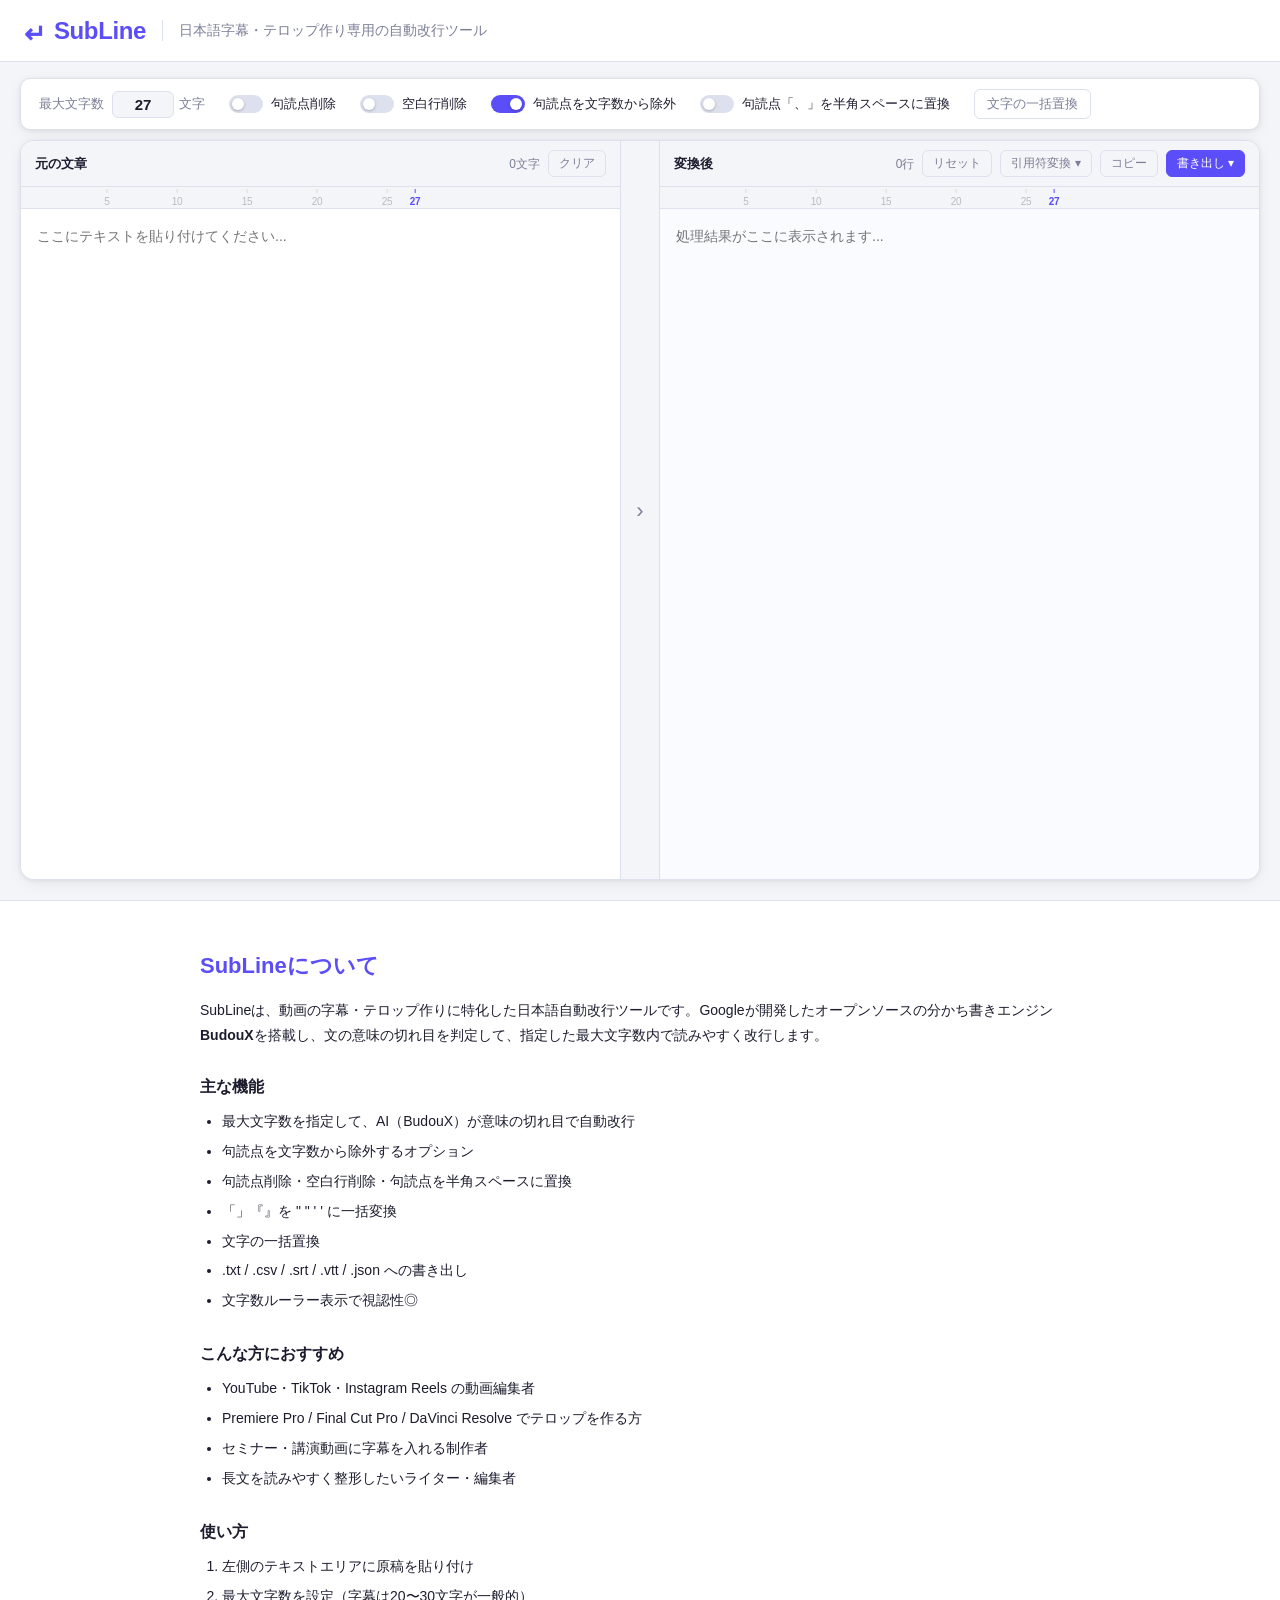
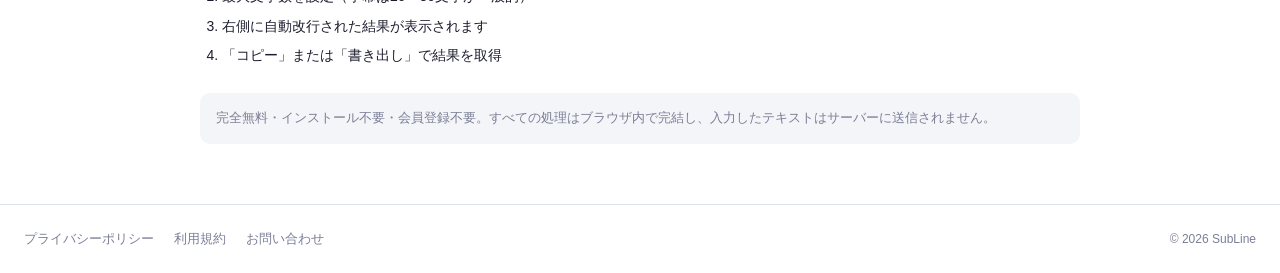
==== index.html @ 6522e62d "feat: GA4 (G-FKM6SXP7YE) を全ページに設置" ====
<!DOCTYPE html>
<html lang="ja">
<head>
  <meta charset="UTF-8">
  <meta name="viewport" content="width=device-width, initial-scale=1.0">
  <title>SubLine – 日本語字幕・テロップの自動改行ツール（無料）</title>
  <meta name="description" content="動画の字幕・テロップ作りに最適な日本語自動改行ツール。BudouX AIで意味の切れ目を判定し、最大文字数内で読みやすく分割します。インストール不要・無料・登録なし。">
  <meta name="keywords" content="字幕,テロップ,改行,自動改行,日本語,BudouX,動画編集,Premiere Pro,Final Cut Pro,DaVinci Resolve,YouTube">
  <meta name="author" content="Daiki Morishita">
  <meta name="robots" content="index,follow">

  <!-- Open Graph / Twitter -->
  <meta property="og:type" content="website">
  <meta property="og:url" content="https://line-break-command.vercel.app/">
  <meta property="og:title" content="SubLine – 日本語字幕・テロップの自動改行ツール">
  <meta property="og:description" content="BudouX AIで意味の切れ目を判定し、最大文字数内で読みやすく自動改行。動画の字幕・テロップ作りに最適。無料・登録不要。">
  <meta property="og:site_name" content="SubLine">
  <meta property="og:locale" content="ja_JP">
  <meta name="twitter:card" content="summary">
  <meta name="twitter:title" content="SubLine – 日本語字幕・テロップの自動改行ツール">
  <meta name="twitter:description" content="BudouX AIで意味の切れ目を判定し、最大文字数内で読みやすく自動改行。">
  <link rel="canonical" href="https://line-break-command.vercel.app/">

  <link rel="stylesheet" href="style.css">

  <!-- Google Analytics 4 -->
  <script async src="https://www.googletagmanager.com/gtag/js?id=G-FKM6SXP7YE"></script>
  <script>
    window.dataLayer = window.dataLayer || [];
    function gtag(){dataLayer.push(arguments);}
    gtag('js', new Date());
    gtag('config', 'G-FKM6SXP7YE');
  </script>

  <!-- Google AdSense -->
  <script async src="https://pagead2.googlesyndication.com/pagead/js/adsbygoogle.js?client=ca-pub-4355731853778451" crossorigin="anonymous"></script>
  <meta name="google-adsense-account" content="ca-pub-4355731853778451">

  <!-- 構造化データ (SoftwareApplication) -->
  <script type="application/ld+json">
  {
    "@context": "https://schema.org",
    "@type": "WebApplication",
    "name": "SubLine",
    "description": "日本語字幕・テロップ作り専用の自動改行ツール。BudouX AI搭載。",
    "applicationCategory": "MultimediaApplication",
    "operatingSystem": "Web",
    "offers": {
      "@type": "Offer",
      "price": "0",
      "priceCurrency": "JPY"
    },
    "inLanguage": "ja"
  }
  </script>
</head>
<body>

  <header class="header">
    <div class="header-inner">
      <div class="logo">
        <span class="logo-icon">↵</span>
        <span class="logo-text">SubLine</span>
      </div>
      <span class="tagline">日本語字幕・テロップ作り専用の自動改行ツール</span>
    </div>
  </header>

  <!-- Ad: Top banner -->
  <div class="ad-slot ad-top" id="adTop"></div>

  <main>
    <div class="settings-bar">
      <div class="setting-item">
        <label for="maxChars">最大文字数</label>
        <div class="input-with-unit">
          <input type="number" id="maxChars" value="27" min="5" max="60">
          <span>文字</span>
        </div>
      </div>
      <div class="setting-item">
        <label class="switch">
          <input type="checkbox" id="removePunct">
          <span class="slider"></span>
          <span>句読点削除</span>
        </label>
      </div>
      <div class="setting-item">
        <label class="switch">
          <input type="checkbox" id="removeBlank">
          <span class="slider"></span>
          <span>空白行削除</span>
        </label>
      </div>
      <div class="setting-item">
        <label class="switch">
          <input type="checkbox" id="excludePunct" checked>
          <span class="slider"></span>
          <span>句読点を文字数から除外</span>
        </label>
      </div>
      <div class="setting-item">
        <label class="switch">
          <input type="checkbox" id="punctToSpace">
          <span class="slider"></span>
          <span>句読点「、」を半角スペースに置換</span>
        </label>
      </div>
      <div class="setting-item">
        <button class="btn-replace-toggle" id="replaceToggleBtn">文字の一括置換</button>
      </div>
      <div class="setting-item" id="loaderMsg" style="display:none">
        <span class="loader-text">読み込み中...</span>
      </div>
    </div>

    <div id="charWarning" class="char-warning" style="display:none"></div>

    <div class="replace-bar" id="replaceBar" style="display:none">
      <span class="replace-label">一括置換</span>
      <input type="text" id="findText" placeholder="検索テキスト" class="replace-input">
      <span class="replace-arrow">→</span>
      <input type="text" id="replaceText" placeholder="置換テキスト" class="replace-input">
      <button class="btn-replace" id="replaceBtn">全て置換</button>
      <button class="btn-replace-close" id="closeReplaceBtn">✕</button>
    </div>

    <div class="editor-grid">
      <!-- Left pane: Before -->
      <div class="pane">
        <div class="pane-header">
          <span class="pane-title">元の文章</span>
          <div class="pane-meta">
            <span class="meta-text" id="inputCount">0文字</span>
            <button class="btn-clear" id="clearBtn">クリア</button>
          </div>
        </div>
        <div class="ruler" id="rulerLeft"></div>
        <textarea
          id="inputText"
          class="editor-textarea"
          placeholder="ここにテキストを貼り付けてください..."
          spellcheck="false"
          autocorrect="off"
          autocapitalize="off"
        ></textarea>
      </div>

      <!-- Divider -->
      <div class="divider"><span>›</span></div>

      <!-- Right pane: After -->
      <div class="pane">
        <div class="pane-header">
          <span class="pane-title">変換後</span>
          <div class="pane-meta">
            <span class="meta-text" id="outputCount">0行</span>
            <button class="btn-clear" id="resetBtn">リセット</button>

            <!-- Quote conversion dropdown -->
            <div class="dropdown" id="quoteDropdown">
              <button class="btn-quote" id="quoteBtnToggle">引用符変換 ▾</button>
              <div class="dropdown-menu" id="quoteMenu">
                <button class="dropdown-item" data-quote="kagi-double">「 」→ " "　ダブルクォート</button>
                <button class="dropdown-item" data-quote="kagi-single">「 」→ ' '　シングルクォート</button>
                <button class="dropdown-item" data-quote="kakko-double">『 』→ " "　ダブルクォート</button>
                <button class="dropdown-item" data-quote="kakko-single">『 』→ ' '　シングルクォート</button>
              </div>
            </div>

            <button class="btn-copy" id="copyBtn">コピー</button>

            <!-- Export dropdown -->
            <div class="dropdown" id="exportDropdown">
              <button class="btn-export" id="exportBtnToggle">書き出し ▾</button>
              <div class="dropdown-menu" id="exportMenu">
                <button class="dropdown-item" data-format="txt">.txt　プレーンテキスト</button>
                <button class="dropdown-item" data-format="csv">.csv　CSV（1行1セル）</button>
                <button class="dropdown-item" data-format="srt">.srt　SRT字幕</button>
                <button class="dropdown-item" data-format="vtt">.vtt　WebVTT字幕</button>
                <button class="dropdown-item" data-format="json">.json　JSON配列</button>
              </div>
            </div>
          </div>
        </div>
        <div class="ruler" id="rulerRight"></div>
        <textarea
          id="outputText"
          class="editor-textarea output-textarea"
          placeholder="処理結果がここに表示されます..."
          spellcheck="false"
        ></textarea>
      </div>
    </div>
  </main>

  <!-- Ad: Bottom banner -->
  <div class="ad-slot ad-bottom" id="adBottom"></div>

  <!-- About / SEO content -->
  <section class="info-section">
    <div class="info-inner">
      <h2>SubLineについて</h2>
      <p>SubLineは、動画の字幕・テロップ作りに特化した日本語自動改行ツールです。Googleが開発したオープンソースの分かち書きエンジン<strong>BudouX</strong>を搭載し、文の意味の切れ目を判定して、指定した最大文字数内で読みやすく改行します。</p>

      <h3>主な機能</h3>
      <ul>
        <li>最大文字数を指定して、AI（BudouX）が意味の切れ目で自動改行</li>
        <li>句読点を文字数から除外するオプション</li>
        <li>句読点削除・空白行削除・句読点を半角スペースに置換</li>
        <li>「」『』を " " ' ' に一括変換</li>
        <li>文字の一括置換</li>
        <li>.txt / .csv / .srt / .vtt / .json への書き出し</li>
        <li>文字数ルーラー表示で視認性◎</li>
      </ul>

      <h3>こんな方におすすめ</h3>
      <ul>
        <li>YouTube・TikTok・Instagram Reels の動画編集者</li>
        <li>Premiere Pro / Final Cut Pro / DaVinci Resolve でテロップを作る方</li>
        <li>セミナー・講演動画に字幕を入れる制作者</li>
        <li>長文を読みやすく整形したいライター・編集者</li>
      </ul>

      <h3>使い方</h3>
      <ol>
        <li>左側のテキストエリアに原稿を貼り付け</li>
        <li>最大文字数を設定（字幕は20〜30文字が一般的）</li>
        <li>右側に自動改行された結果が表示されます</li>
        <li>「コピー」または「書き出し」で結果を取得</li>
      </ol>

      <p class="info-note">完全無料・インストール不要・会員登録不要。すべての処理はブラウザ内で完結し、入力したテキストはサーバーに送信されません。</p>
    </div>
  </section>

  <footer class="footer">
    <div class="footer-inner">
      <div class="footer-links">
        <a href="privacy.html">プライバシーポリシー</a>
        <a href="terms.html">利用規約</a>
        <a href="contact.html">お問い合わせ</a>
      </div>
      <div class="footer-copy">© 2026 SubLine</div>
    </div>
  </footer>

  <script src="budoux.min.js"></script>
  <script src="app.js"></script>
</body>
</html>
---- style.css ----
/* ── Reset ────────────────────────────────────── */
*, *::before, *::after { box-sizing: border-box; margin: 0; padding: 0; }

/* ── Variables ────────────────────────────────── */
:root {
  --bg:        #f4f5f9;
  --surface:   #ffffff;
  --border:    #dde1ee;
  --accent:    #5b4ef8;
  --accent-h:  #4a3fd8;
  --text:      #1c1c2e;
  --muted:     #7b7f96;
  --success:   #22c55e;
  --r-sm:      6px;
  --r-md:      10px;
  --r-lg:      14px;
  --shadow:    0 1px 4px rgba(0,0,0,.07), 0 4px 16px rgba(0,0,0,.05);
  --t:         0.15s ease;
}

/* ── Base ─────────────────────────────────────── */
body {
  font-family: -apple-system, BlinkMacSystemFont, 'Segoe UI', 'Helvetica Neue', sans-serif;
  background: var(--bg);
  color: var(--text);
  display: flex;
  flex-direction: column;
  min-height: 100vh;
  font-size: 14px;
  line-height: 1.5;
}

/* ── Header ───────────────────────────────────── */
.header {
  background: var(--surface);
  border-bottom: 1px solid var(--border);
  height: 62px;
  display: flex;
  align-items: center;
  padding: 0 24px;
  flex-shrink: 0;
}
.header-inner {
  display: flex;
  align-items: center;
  gap: 16px;
  max-width: 1440px;
  width: 100%;
  margin: 0 auto;
}
.logo { display: flex; align-items: center; gap: 8px; }
.logo-icon {
  font-size: 26px;
  color: var(--accent);
  font-weight: 700;
  line-height: 1;
  position: relative;
  top: 3px;          /* visual baseline correction for ↵ glyph */
}
.logo-text { font-size: 24px; font-weight: 700; color: var(--accent); letter-spacing: -.4px; }
.tagline {
  font-size: 14px;
  color: var(--muted);
  padding-left: 16px;
  border-left: 1px solid var(--border);
  white-space: nowrap;
}

/* ── Ad slots ─────────────────────────────────── */
.ad-slot { width: 100%; }
.ad-slot:not(:empty) {
  min-height: 90px;
  display: flex;
  align-items: center;
  justify-content: center;
  background: #f0f0f0;
  border-top: 1px solid var(--border);
  border-bottom: 1px solid var(--border);
  font-size: 12px;
  color: #bbb;
}

/* ── Main ─────────────────────────────────────── */
main {
  display: flex;
  flex-direction: column;
  padding: 16px 20px 20px;
  max-width: 1440px;
  width: 100%;
  margin: 0 auto;
  min-height: calc(100vh - 62px);
}

/* ── Settings bar ─────────────────────────────── */
.settings-bar {
  display: flex;
  align-items: center;
  gap: 24px;
  background: var(--surface);
  border: 1px solid var(--border);
  border-radius: var(--r-md);
  padding: 10px 18px;
  margin-bottom: 10px;
  box-shadow: var(--shadow);
  flex-wrap: wrap;
  flex-shrink: 0;
}
.setting-item {
  display: flex;
  align-items: center;
  gap: 8px;
}
.setting-item > label:not(.switch) {
  font-size: 13px;
  color: var(--muted);
  white-space: nowrap;
}
.input-with-unit { display: flex; align-items: center; gap: 5px; }
.input-with-unit input {
  width: 62px;
  padding: 4px 8px;
  border: 1px solid var(--border);
  border-radius: var(--r-sm);
  font-size: 15px;
  font-weight: 600;
  text-align: center;
  color: var(--text);
  background: var(--bg);
  outline: none;
  transition: border-color var(--t);
  -moz-appearance: textfield;
}
.input-with-unit input::-webkit-inner-spin-button,
.input-with-unit input::-webkit-outer-spin-button { display: none; }
.input-with-unit input:focus { border-color: var(--accent); box-shadow: 0 0 0 3px rgba(91,78,248,.12); }
.input-with-unit span { font-size: 13px; color: var(--muted); }

/* Toggle switch */
.switch {
  display: flex;
  align-items: center;
  gap: 8px;
  cursor: pointer;
  user-select: none;
}
.switch input { display: none; }
.slider {
  position: relative;
  width: 34px;
  height: 18px;
  background: var(--border);
  border-radius: 9px;
  transition: background var(--t);
  flex-shrink: 0;
}
.slider::after {
  content: '';
  position: absolute;
  top: 3px; left: 3px;
  width: 12px; height: 12px;
  background: white;
  border-radius: 50%;
  box-shadow: 0 1px 3px rgba(0,0,0,.25);
  transition: transform var(--t);
}
.switch input:checked ~ .slider           { background: var(--accent); }
.switch input:checked ~ .slider::after   { transform: translateX(16px); }
.switch > span:last-child { font-size: 13px; white-space: nowrap; }
.loader-text { font-size: 13px; color: var(--muted); }

/* ── Char warning ─────────────────────────────── */
.char-warning {
  padding: 7px 14px;
  background: #fffbe6;
  border: 1px solid #f5c842;
  border-radius: var(--r-sm);
  font-size: 12px;
  color: #7a5c00;
  margin-bottom: 10px;
  flex-shrink: 0;
}

/* ── Editor grid ──────────────────────────────── */
.editor-grid {
  flex: 1;
  display: grid;
  grid-template-columns: 1fr 40px 1fr;
  background: var(--surface);
  border: 1px solid var(--border);
  border-radius: var(--r-lg);
  box-shadow: var(--shadow);
  overflow: hidden;
  min-height: 0;
  height: calc(100vh - 192px);
}

/* ── Pane ─────────────────────────────────────── */
.pane { display: flex; flex-direction: column; min-width: 0; }
.pane-header {
  display: flex;
  align-items: center;
  justify-content: space-between;
  padding: 9px 14px;
  border-bottom: 1px solid var(--border);
  background: var(--bg);
  flex-shrink: 0;
}
.pane-title {
  font-size: 13px;
  font-weight: 700;
  color: var(--text);
}
.pane-meta { display: flex; align-items: center; gap: 8px; }
.meta-text  { font-size: 12px; color: var(--muted); }

/* Textarea */
.editor-textarea {
  flex: 1;
  padding: 14px 16px;
  border: none;
  outline: none;
  resize: none;
  font-family: 'Hiragino Sans', 'Hiragino Kaku Gothic ProN', 'Noto Sans JP', 'YuGothic', sans-serif;
  font-size: 14px;
  line-height: 1.9;
  color: var(--text);
  background: var(--surface);
  width: 100%;
}
.output-textarea { background: #fafbff; cursor: text; }

/* ── Ruler ────────────────────────────────────── */
.ruler {
  position: relative;
  height: 22px;
  padding: 0 16px;
  background: var(--bg);
  border-bottom: 1px solid var(--border);
  flex-shrink: 0;
  user-select: none;
}
.ruler-tick {
  position: absolute;
  top: 2px;
  font-size: 10px;
  color: #bbb;
  font-variant-numeric: tabular-nums;
  letter-spacing: -.2px;
  transform: translateX(-50%);
  white-space: nowrap;
}
.ruler-tick::before {
  content: '';
  display: block;
  width: 1px;
  height: 4px;
  background: #ddd;
  margin: 0 auto 1px;
}
.ruler-tick.ruler-max {
  color: var(--accent);
  font-weight: 600;
}
.ruler-tick.ruler-max::before { background: var(--accent); }

/* Divider */
.divider {
  display: flex;
  align-items: center;
  justify-content: center;
  border-left: 1px solid var(--border);
  border-right: 1px solid var(--border);
  background: var(--bg);
  color: var(--muted);
  font-size: 22px;
  font-weight: 300;
  user-select: none;
}

/* ── Replace bar ──────────────────────────────── */
.replace-bar {
  display: flex;
  align-items: center;
  gap: 8px;
  background: var(--surface);
  border: 1px solid var(--border);
  border-radius: var(--r-md);
  padding: 8px 16px;
  margin-bottom: 10px;
  box-shadow: var(--shadow);
  flex-shrink: 0;
  flex-wrap: wrap;
}
.replace-label {
  font-size: 13px;
  color: var(--muted);
  white-space: nowrap;
  flex-shrink: 0;
}
.replace-input {
  flex: 1;
  min-width: 120px;
  max-width: 280px;
  padding: 5px 10px;
  border: 1px solid var(--border);
  border-radius: var(--r-sm);
  font-size: 13px;
  font-family: inherit;
  color: var(--text);
  background: var(--bg);
  outline: none;
  transition: border-color var(--t);
}
.replace-input:focus { border-color: var(--accent); box-shadow: 0 0 0 3px rgba(91,78,248,.12); }
.replace-input::placeholder { color: var(--muted); }
.replace-arrow { color: var(--muted); font-size: 14px; flex-shrink: 0; }
.btn-replace {
  padding: 5px 14px;
  background: var(--accent);
  color: white;
  border: none;
  border-radius: var(--r-sm);
  font-size: 13px;
  font-family: inherit;
  font-weight: 500;
  cursor: pointer;
  white-space: nowrap;
  transition: background var(--t);
  flex-shrink: 0;
}
.btn-replace:hover { background: var(--accent-h); }
.btn-replace.done  { background: var(--success); }
.btn-replace-close {
  padding: 4px 8px;
  background: transparent;
  border: 1px solid var(--border);
  border-radius: var(--r-sm);
  color: var(--muted);
  cursor: pointer;
  font-size: 12px;
  font-family: inherit;
  transition: all var(--t);
  flex-shrink: 0;
}
.btn-replace-close:hover { background: var(--bg); color: var(--text); }
.btn-replace-toggle {
  padding: 5px 12px;
  background: transparent;
  border: 1px solid var(--border);
  border-radius: var(--r-sm);
  color: var(--muted);
  cursor: pointer;
  font-size: 13px;
  font-family: inherit;
  transition: all var(--t);
  white-space: nowrap;
}
.btn-replace-toggle:hover { background: var(--bg); color: var(--text); border-color: #bbb; }
.btn-replace-toggle.active { background: var(--accent); color: white; border-color: var(--accent); }

/* ── Buttons ──────────────────────────────────── */
.btn-clear, .btn-copy {
  padding: 4px 10px;
  border-radius: var(--r-sm);
  border: 1px solid var(--border);
  font-size: 12px;
  font-family: inherit;
  cursor: pointer;
  transition: all var(--t);
  white-space: nowrap;
  background: transparent;
  color: var(--muted);
}
.btn-clear:hover, .btn-copy:hover { background: var(--bg); color: var(--text); border-color: #bbb; }
.btn-copy.copied { background: var(--success); border-color: var(--success); color: white; }
.btn-export {
  padding: 4px 10px;
  border-radius: var(--r-sm);
  border: 1px solid var(--accent);
  font-size: 12px;
  font-family: inherit;
  cursor: pointer;
  transition: all var(--t);
  white-space: nowrap;
  background: var(--accent);
  color: white;
  font-weight: 500;
}
.btn-export:hover  { background: var(--accent-h); border-color: var(--accent-h); }
.btn-export.open   { background: var(--accent-h); border-color: var(--accent-h); }
.btn-quote {
  padding: 4px 10px;
  border-radius: var(--r-sm);
  border: 1px solid var(--border);
  font-size: 12px;
  font-family: inherit;
  cursor: pointer;
  transition: all var(--t);
  white-space: nowrap;
  background: transparent;
  color: var(--muted);
}
.btn-quote:hover, .btn-quote.open { background: var(--bg); color: var(--text); border-color: #bbb; }

/* ── Dropdown ─────────────────────────────────── */
.dropdown { position: relative; }
.dropdown-menu {
  display: none;
  position: absolute;
  right: 0;
  top: calc(100% + 5px);
  background: var(--surface);
  border: 1px solid var(--border);
  border-radius: var(--r-md);
  box-shadow: 0 4px 20px rgba(0,0,0,.12);
  min-width: 200px;
  z-index: 200;
  overflow: hidden;
}
.dropdown-menu.open { display: block; }
.dropdown-item {
  display: block;
  width: 100%;
  padding: 9px 14px;
  text-align: left;
  background: none;
  border: none;
  font-size: 13px;
  font-family: inherit;
  color: var(--text);
  cursor: pointer;
  white-space: nowrap;
  transition: background var(--t);
  border-bottom: 1px solid var(--border);
}
.dropdown-item:last-child { border-bottom: none; }
.dropdown-item:hover { background: var(--bg); }

/* ── Info / Footer ────────────────────────────── */
.info-section {
  background: var(--surface);
  border-top: 1px solid var(--border);
  padding: 48px 24px;
}
.info-inner {
  max-width: 880px;
  margin: 0 auto;
  color: var(--text);
}
.info-inner h2 {
  font-size: 22px;
  font-weight: 700;
  margin-bottom: 16px;
  color: var(--accent);
}
.info-inner h3 {
  font-size: 16px;
  font-weight: 700;
  margin: 28px 0 10px;
}
.info-inner p { margin-bottom: 12px; line-height: 1.75; }
.info-inner ul, .info-inner ol { margin: 0 0 12px 22px; line-height: 1.85; }
.info-inner li { margin-bottom: 4px; }
.info-inner .info-note {
  margin-top: 24px;
  padding: 14px 16px;
  background: var(--bg);
  border-radius: var(--r-md);
  font-size: 13px;
  color: var(--muted);
}

.footer {
  background: var(--surface);
  border-top: 1px solid var(--border);
  padding: 24px;
}
.footer-inner {
  max-width: 1440px;
  margin: 0 auto;
  display: flex;
  justify-content: space-between;
  align-items: center;
  flex-wrap: wrap;
  gap: 12px;
}
.footer-links { display: flex; gap: 20px; }
.footer-links a {
  color: var(--muted);
  font-size: 13px;
  text-decoration: none;
  transition: color var(--t);
}
.footer-links a:hover { color: var(--accent); }
.footer-copy { color: var(--muted); font-size: 12px; }

/* Static page (privacy/terms/contact) */
.static-page {
  background: var(--surface);
  max-width: 880px;
  margin: 32px auto;
  padding: 40px 32px;
  border-radius: var(--r-lg);
  box-shadow: var(--shadow);
}
.static-page h1 {
  font-size: 26px;
  font-weight: 700;
  margin-bottom: 8px;
  color: var(--accent);
}
.static-page .updated {
  color: var(--muted);
  font-size: 13px;
  margin-bottom: 28px;
}
.static-page h2 {
  font-size: 17px;
  font-weight: 700;
  margin: 28px 0 10px;
}
.static-page p { margin-bottom: 12px; line-height: 1.85; }
.static-page ul { margin: 0 0 12px 22px; line-height: 1.85; }
.static-page a { color: var(--accent); }
.static-page .back-link {
  display: inline-block;
  margin-top: 24px;
  color: var(--accent);
  text-decoration: none;
  font-size: 14px;
}
.static-page .back-link:hover { text-decoration: underline; }

/* ── Mobile ───────────────────────────────────── */
@media (max-width: 760px) {
  .info-section { padding: 32px 16px; }
  .static-page { margin: 16px; padding: 24px 18px; }
  .footer-inner { flex-direction: column; align-items: flex-start; }
  main { padding: 10px 12px 14px; }
  .editor-grid {
    grid-template-columns: 1fr;
    grid-template-rows: 1fr 32px 1fr;
    height: auto;
    min-height: 520px;
  }
  .pane { min-height: 230px; }
  .divider {
    border-left: none; border-right: none;
    border-top: 1px solid var(--border);
    border-bottom: 1px solid var(--border);
    height: 32px;
  }
  .settings-bar { gap: 12px; }
  .tagline { display: none; }
  .header { padding: 0 14px; }
}
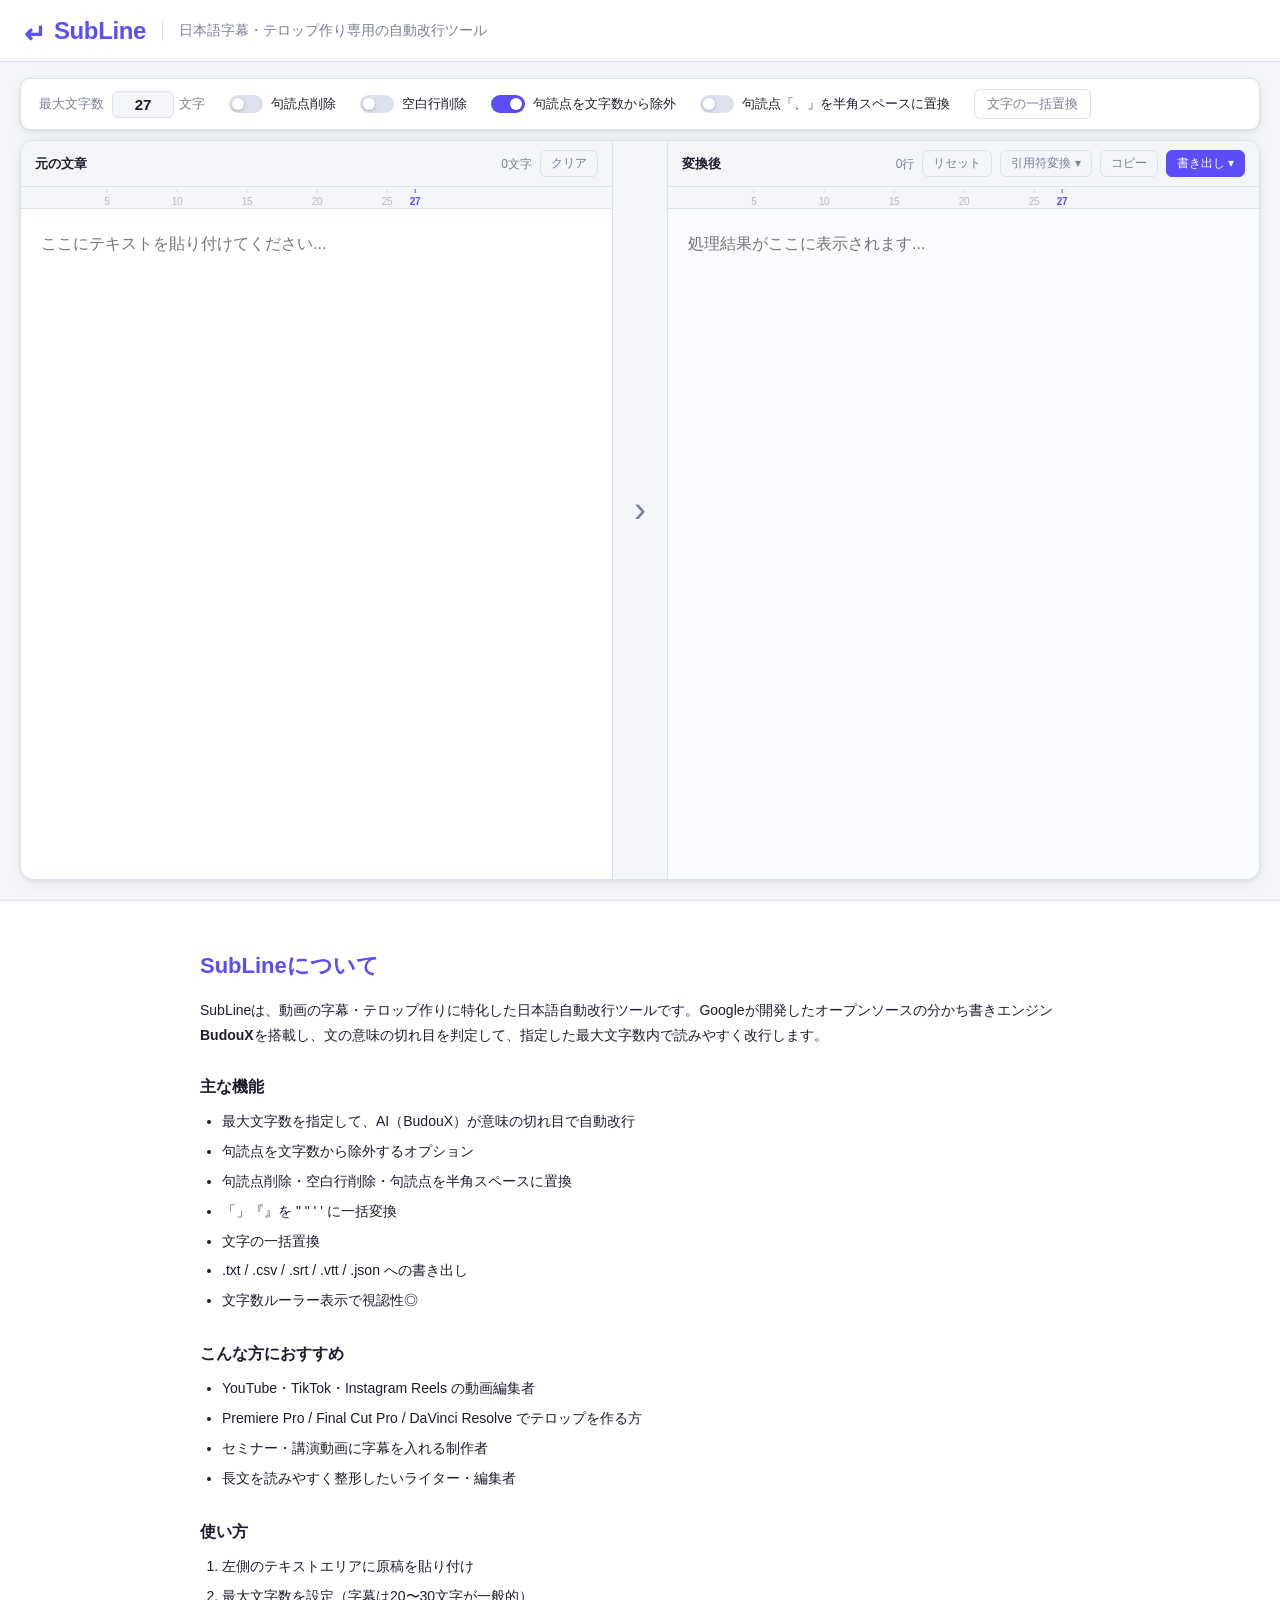
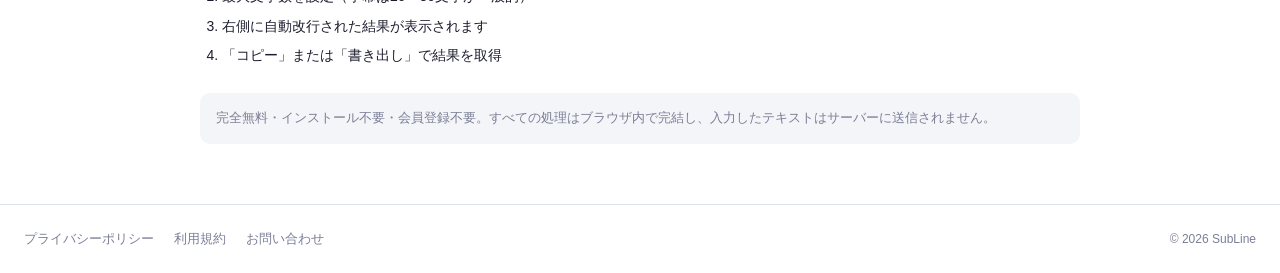
==== commit 0650e62c: "feat: テキストエリア拡大・最大文字数45制限・インフォアイコン削除 - editor-textarea: font-size 14→16px, line-height 1.9→2.1, padd" ====
--- a/index.html
+++ b/index.html
@@ -74,7 +74,7 @@
       <div class="setting-item">
         <label for="maxChars">最大文字数</label>
         <div class="input-with-unit">
-          <input type="number" id="maxChars" value="27" min="5" max="60">
+          <input type="number" id="maxChars" value="27" min="5" max="45">
           <span>文字</span>
         </div>
       </div>
--- a/style.css
+++ b/style.css
@@ -184,14 +184,13 @@
 .editor-grid {
   flex: 1;
   display: grid;
-  grid-template-columns: 1fr 40px 1fr;
+  grid-template-columns: 1fr 56px 1fr;
   background: var(--surface);
   border: 1px solid var(--border);
   border-radius: var(--r-lg);
   box-shadow: var(--shadow);
   overflow: hidden;
-  min-height: 0;
-  height: calc(100vh - 192px);
+  min-height: 440px;
 }
 
 /* ── Pane ─────────────────────────────────────── */
@@ -216,13 +215,13 @@
 /* Textarea */
 .editor-textarea {
   flex: 1;
-  padding: 14px 16px;
+  padding: 18px 20px;
   border: none;
   outline: none;
   resize: none;
   font-family: 'Hiragino Sans', 'Hiragino Kaku Gothic ProN', 'Noto Sans JP', 'YuGothic', sans-serif;
-  font-size: 14px;
-  line-height: 1.9;
+  font-size: 16px;
+  line-height: 2.1;
   color: var(--text);
   background: var(--surface);
   width: 100%;
@@ -272,7 +271,7 @@
   border-right: 1px solid var(--border);
   background: var(--bg);
   color: var(--muted);
-  font-size: 22px;
+  font-size: 36px;
   font-weight: 300;
   user-select: none;
 }
@@ -519,9 +518,9 @@
   font-weight: 700;
   margin: 28px 0 10px;
 }
-.static-page p { margin-bottom: 12px; line-height: 1.85; }
-.static-page ul { margin: 0 0 12px 22px; line-height: 1.85; }
-.static-page a { color: var(--accent); }
+.static-page p { margin-bottom: 12px; line-height: 1.85; word-wrap: break-word; }
+.static-page ul { margin: 0 0 12px 22px; line-height: 1.85; word-wrap: break-word; }
+.static-page a { color: var(--accent); word-break: break-all; }
 .static-page .back-link {
   display: inline-block;
   margin-top: 24px;
@@ -531,26 +530,44 @@
 }
 .static-page .back-link:hover { text-decoration: underline; }
 
-/* ── Mobile ───────────────────────────────────── */
+/* ── Tablet (≤ 1024px): 設定バーが折り返してもエディタ高さを確保 ── */
+@media (max-width: 1024px) {
+  .editor-grid { min-height: 480px; }
+}
+
+/* ── Mobile (≤ 760px) ─────────────────────────── */
 @media (max-width: 760px) {
-  .info-section { padding: 32px 16px; }
-  .static-page { margin: 16px; padding: 24px 18px; }
-  .footer-inner { flex-direction: column; align-items: flex-start; }
-  main { padding: 10px 12px 14px; }
+  main { padding: 10px 12px 14px; min-height: 0; }
   .editor-grid {
     grid-template-columns: 1fr;
     grid-template-rows: 1fr 32px 1fr;
-    height: auto;
-    min-height: 520px;
+    min-height: 640px;
   }
-  .pane { min-height: 230px; }
+  .pane { min-height: 280px; }
   .divider {
     border-left: none; border-right: none;
     border-top: 1px solid var(--border);
     border-bottom: 1px solid var(--border);
     height: 32px;
+    font-size: 18px;
   }
-  .settings-bar { gap: 12px; }
+  .settings-bar { gap: 12px 16px; padding: 10px 14px; }
+  .setting-item > label:not(.switch) { font-size: 12px; }
   .tagline { display: none; }
   .header { padding: 0 14px; }
-}
+
+  .info-section { padding: 32px 16px; }
+  .info-inner h2 { font-size: 19px; }
+  .info-inner h3 { font-size: 15px; }
+  .static-page { margin: 16px; padding: 24px 18px; }
+  .static-page h1 { font-size: 22px; }
+  .footer-inner { flex-direction: column; align-items: flex-start; gap: 8px; }
+}
+
+/* ── Small phone (≤ 380px) ────────────────────── */
+@media (max-width: 380px) {
+  .header { padding: 0 12px; }
+  .logo-text { font-size: 20px; }
+  .logo-icon { font-size: 22px; }
+  .settings-bar { padding: 8px 12px; gap: 10px 12px; }
+}
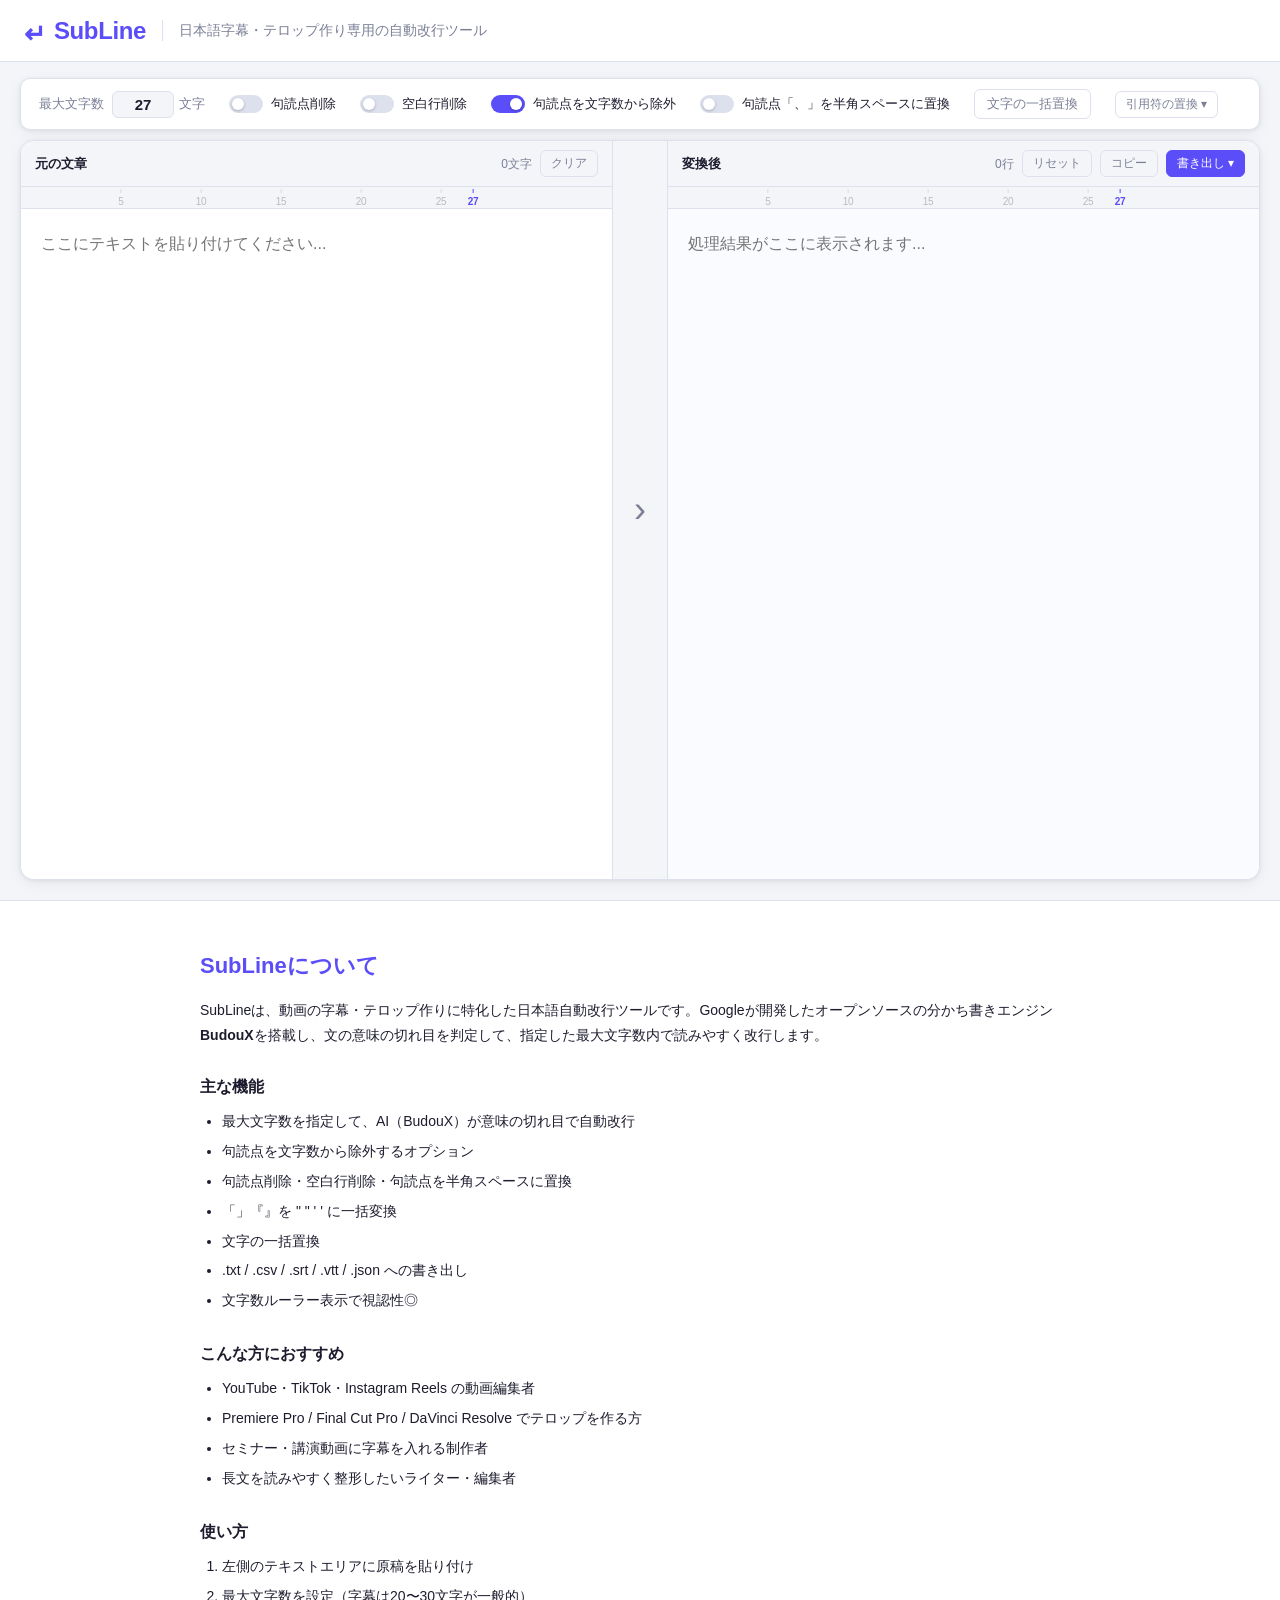
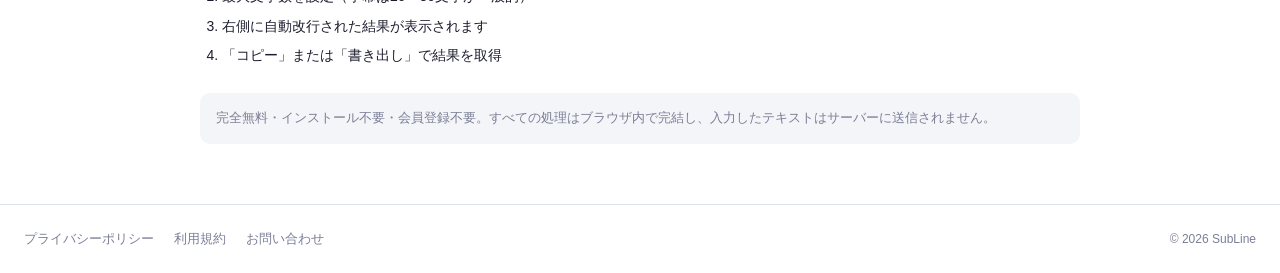
==== commit 1462a13a: "feat: 引用符の置換を設定バーの文字の一括置換右に移動・ラベル変更 - 引用符変換ドロップダウンを右ペインヘッダーから設定バーへ移動 - ボタンラベルを「引用符変換」→「引用符の置換」に変更  C" ====
--- a/index.html
+++ b/index.html
@@ -109,6 +109,18 @@
       <div class="setting-item">
         <button class="btn-replace-toggle" id="replaceToggleBtn">文字の一括置換</button>
       </div>
+      <div class="setting-item">
+        <!-- Quote conversion dropdown -->
+        <div class="dropdown" id="quoteDropdown">
+          <button class="btn-quote" id="quoteBtnToggle">引用符の置換 ▾</button>
+          <div class="dropdown-menu" id="quoteMenu">
+            <button class="dropdown-item" data-quote="kagi-double">「 」→ " "　ダブルクォート</button>
+            <button class="dropdown-item" data-quote="kagi-single">「 」→ ' '　シングルクォート</button>
+            <button class="dropdown-item" data-quote="kakko-double">『 』→ " "　ダブルクォート</button>
+            <button class="dropdown-item" data-quote="kakko-single">『 』→ ' '　シングルクォート</button>
+          </div>
+        </div>
+      </div>
       <div class="setting-item" id="loaderMsg" style="display:none">
         <span class="loader-text">読み込み中...</span>
       </div>
@@ -156,17 +168,6 @@
           <div class="pane-meta">
             <span class="meta-text" id="outputCount">0行</span>
             <button class="btn-clear" id="resetBtn">リセット</button>
-
-            <!-- Quote conversion dropdown -->
-            <div class="dropdown" id="quoteDropdown">
-              <button class="btn-quote" id="quoteBtnToggle">引用符変換 ▾</button>
-              <div class="dropdown-menu" id="quoteMenu">
-                <button class="dropdown-item" data-quote="kagi-double">「 」→ " "　ダブルクォート</button>
-                <button class="dropdown-item" data-quote="kagi-single">「 」→ ' '　シングルクォート</button>
-                <button class="dropdown-item" data-quote="kakko-double">『 』→ " "　ダブルクォート</button>
-                <button class="dropdown-item" data-quote="kakko-single">『 』→ ' '　シングルクォート</button>
-              </div>
-            </div>
 
             <button class="btn-copy" id="copyBtn">コピー</button>
 
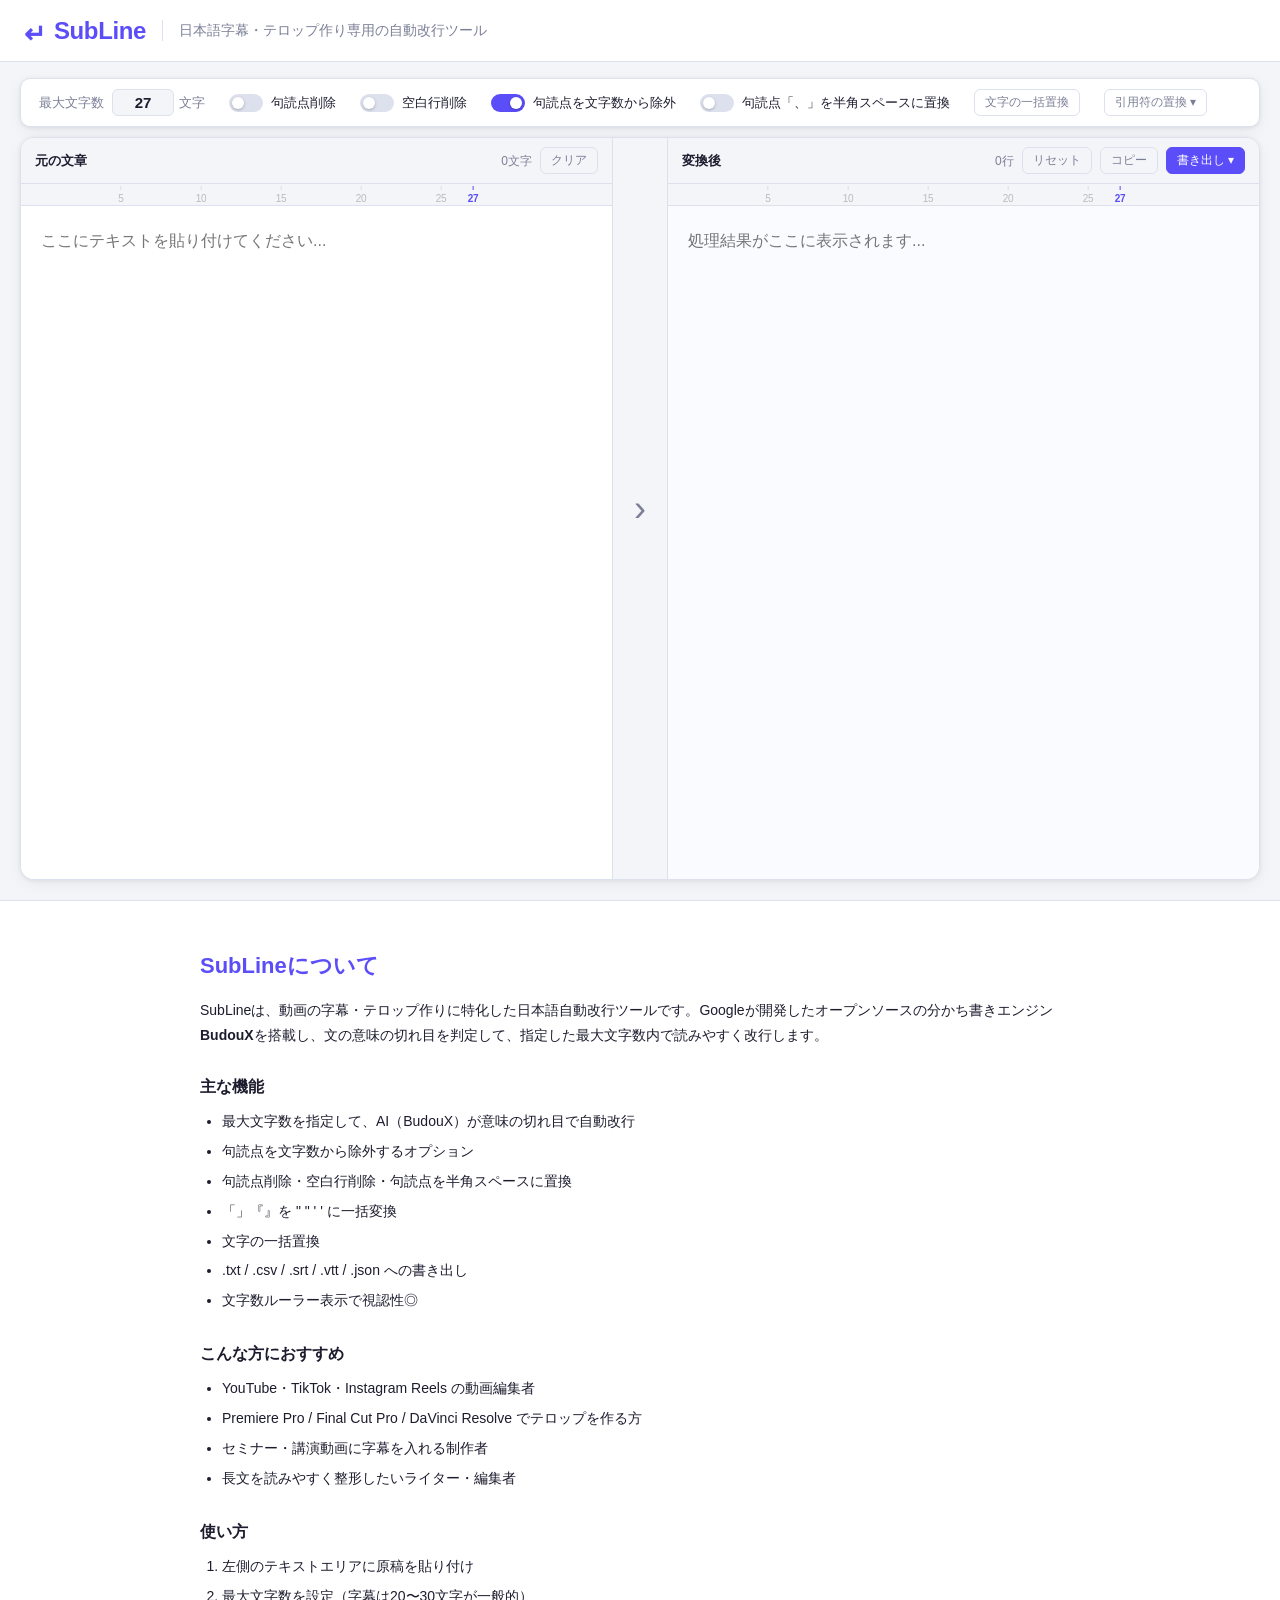
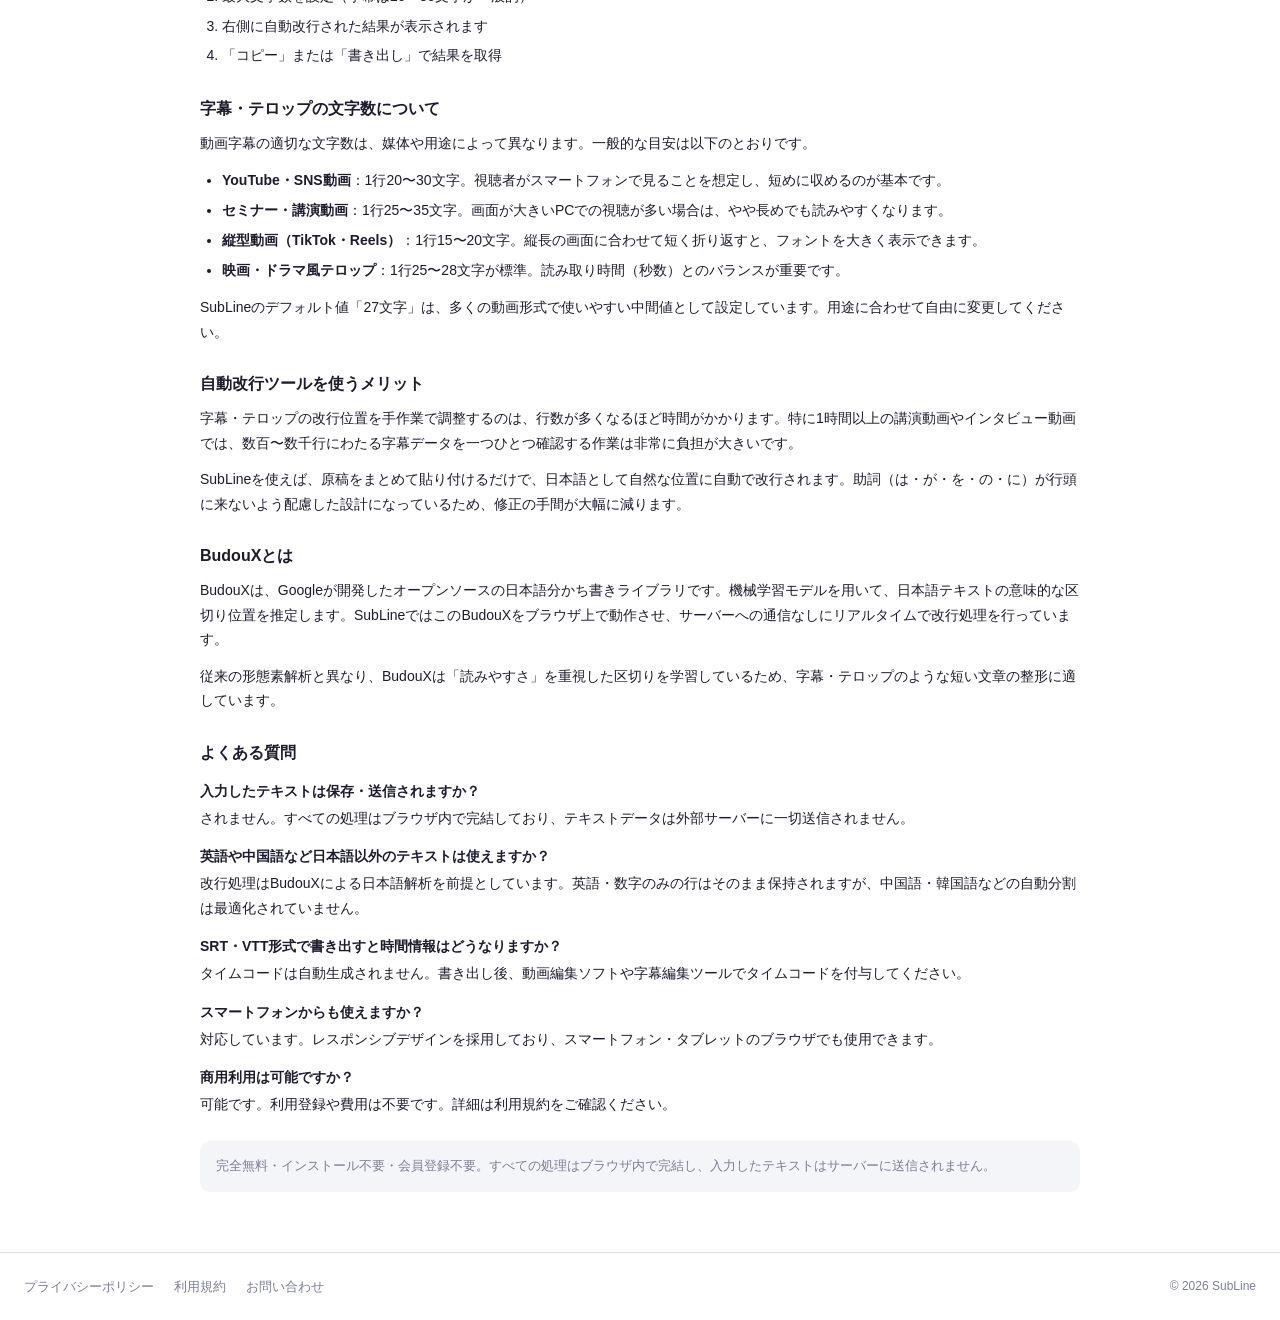
==== commit 6692d12b: "feat: AdSense対策としてinfo-sectionにコンテンツ追加 Co-Authored-By: Claude Sonnet 4.6 <noreply@anthropic.com>" ====
--- a/index.html
+++ b/index.html
@@ -231,6 +231,38 @@
         <li>「コピー」または「書き出し」で結果を取得</li>
       </ol>
 
+      <h3>字幕・テロップの文字数について</h3>
+      <p>動画字幕の適切な文字数は、媒体や用途によって異なります。一般的な目安は以下のとおりです。</p>
+      <ul>
+        <li><strong>YouTube・SNS動画</strong>：1行20〜30文字。視聴者がスマートフォンで見ることを想定し、短めに収めるのが基本です。</li>
+        <li><strong>セミナー・講演動画</strong>：1行25〜35文字。画面が大きいPCでの視聴が多い場合は、やや長めでも読みやすくなります。</li>
+        <li><strong>縦型動画（TikTok・Reels）</strong>：1行15〜20文字。縦長の画面に合わせて短く折り返すと、フォントを大きく表示できます。</li>
+        <li><strong>映画・ドラマ風テロップ</strong>：1行25〜28文字が標準。読み取り時間（秒数）とのバランスが重要です。</li>
+      </ul>
+      <p>SubLineのデフォルト値「27文字」は、多くの動画形式で使いやすい中間値として設定しています。用途に合わせて自由に変更してください。</p>
+
+      <h3>自動改行ツールを使うメリット</h3>
+      <p>字幕・テロップの改行位置を手作業で調整するのは、行数が多くなるほど時間がかかります。特に1時間以上の講演動画やインタビュー動画では、数百〜数千行にわたる字幕データを一つひとつ確認する作業は非常に負担が大きいです。</p>
+      <p>SubLineを使えば、原稿をまとめて貼り付けるだけで、日本語として自然な位置に自動で改行されます。助詞（は・が・を・の・に）が行頭に来ないよう配慮した設計になっているため、修正の手間が大幅に減ります。</p>
+
+      <h3>BudouXとは</h3>
+      <p>BudouXは、Googleが開発したオープンソースの日本語分かち書きライブラリです。機械学習モデルを用いて、日本語テキストの意味的な区切り位置を推定します。SubLineではこのBudouXをブラウザ上で動作させ、サーバーへの通信なしにリアルタイムで改行処理を行っています。</p>
+      <p>従来の形態素解析と異なり、BudouXは「読みやすさ」を重視した区切りを学習しているため、字幕・テロップのような短い文章の整形に適しています。</p>
+
+      <h3>よくある質問</h3>
+      <dl class="info-faq">
+        <dt>入力したテキストは保存・送信されますか？</dt>
+        <dd>されません。すべての処理はブラウザ内で完結しており、テキストデータは外部サーバーに一切送信されません。</dd>
+        <dt>英語や中国語など日本語以外のテキストは使えますか？</dt>
+        <dd>改行処理はBudouXによる日本語解析を前提としています。英語・数字のみの行はそのまま保持されますが、中国語・韓国語などの自動分割は最適化されていません。</dd>
+        <dt>SRT・VTT形式で書き出すと時間情報はどうなりますか？</dt>
+        <dd>タイムコードは自動生成されません。書き出し後、動画編集ソフトや字幕編集ツールでタイムコードを付与してください。</dd>
+        <dt>スマートフォンからも使えますか？</dt>
+        <dd>対応しています。レスポンシブデザインを採用しており、スマートフォン・タブレットのブラウザでも使用できます。</dd>
+        <dt>商用利用は可能ですか？</dt>
+        <dd>可能です。利用登録や費用は不要です。詳細は利用規約をご確認ください。</dd>
+      </dl>
+
       <p class="info-note">完全無料・インストール不要・会員登録不要。すべての処理はブラウザ内で完結し、入力したテキストはサーバーに送信されません。</p>
     </div>
   </section>
--- a/style.css
+++ b/style.css
@@ -343,13 +343,13 @@
 }
 .btn-replace-close:hover { background: var(--bg); color: var(--text); }
 .btn-replace-toggle {
-  padding: 5px 12px;
+  padding: 4px 10px;
   background: transparent;
   border: 1px solid var(--border);
   border-radius: var(--r-sm);
   color: var(--muted);
   cursor: pointer;
-  font-size: 13px;
+  font-size: 12px;
   font-family: inherit;
   transition: all var(--t);
   white-space: nowrap;
@@ -460,6 +460,16 @@
 .info-inner p { margin-bottom: 12px; line-height: 1.75; }
 .info-inner ul, .info-inner ol { margin: 0 0 12px 22px; line-height: 1.85; }
 .info-inner li { margin-bottom: 4px; }
+.info-faq dt {
+  font-weight: 700;
+  margin: 16px 0 4px;
+  color: var(--text);
+}
+.info-faq dd {
+  margin: 0 0 4px 0;
+  line-height: 1.75;
+  color: var(--text);
+}
 .info-inner .info-note {
   margin-top: 24px;
   padding: 14px 16px;
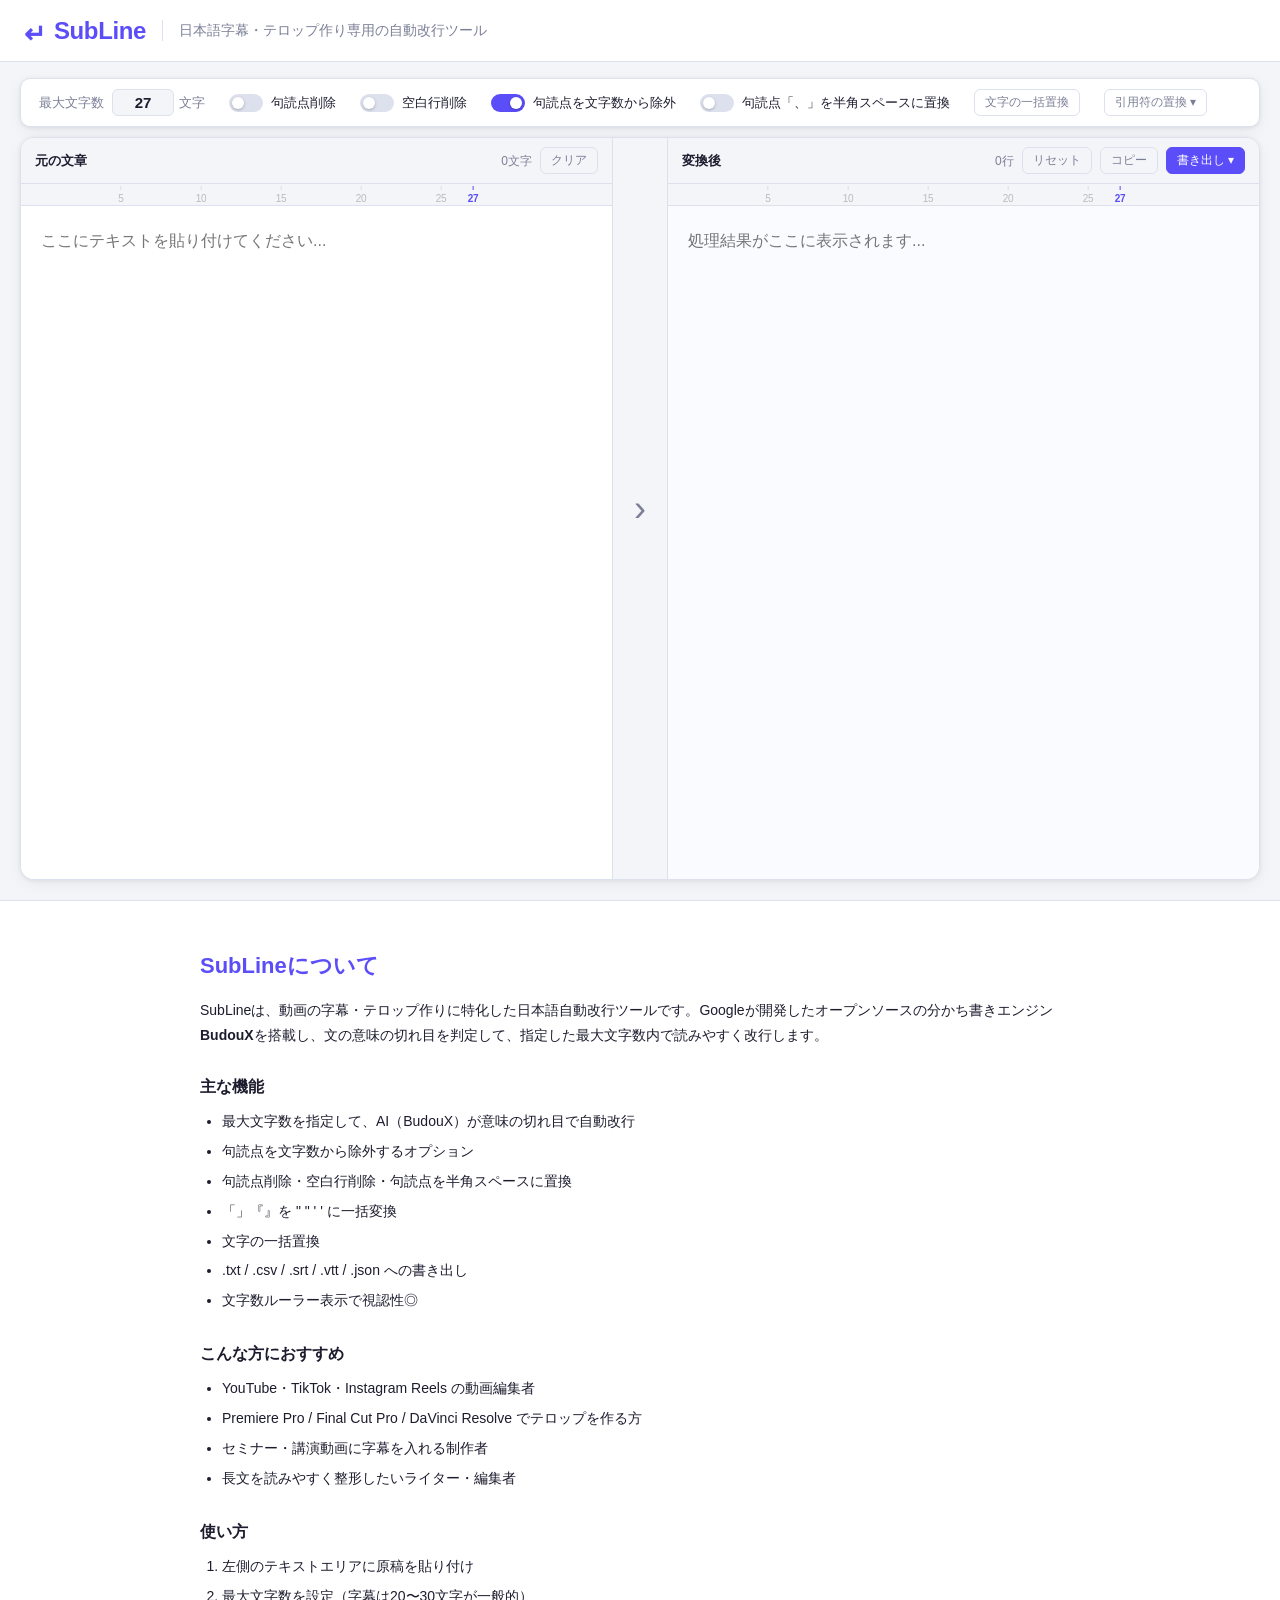
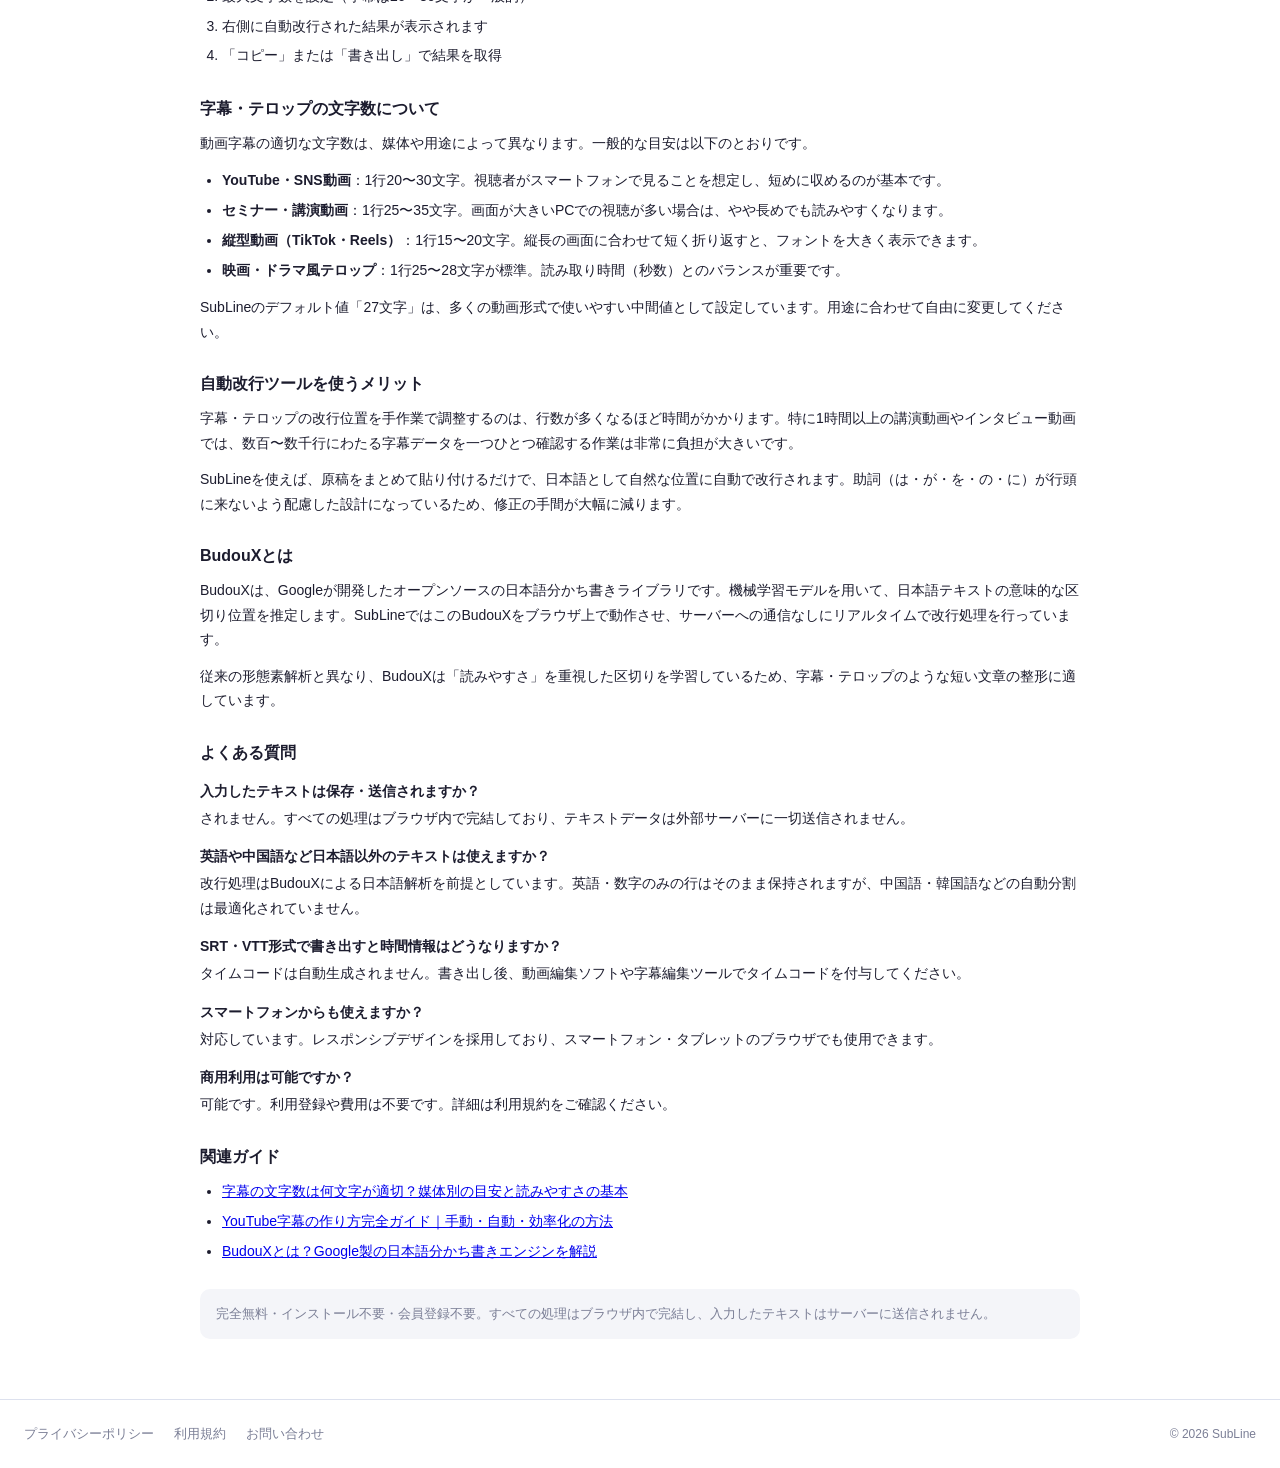
==== commit 868aa5ab: "feat: AdSense審査対策 - ガイドページ3本追加・広告スロット一時削除 - guide-subtitle-length.html: 字幕文字数の目安(約2300字) - guide-you" ====
--- a/index.html
+++ b/index.html
@@ -66,9 +66,6 @@
     </div>
   </header>
 
-  <!-- Ad: Top banner -->
-  <div class="ad-slot ad-top" id="adTop"></div>
-
   <main>
     <div class="settings-bar">
       <div class="setting-item">
@@ -194,9 +191,6 @@
       </div>
     </div>
   </main>
-
-  <!-- Ad: Bottom banner -->
-  <div class="ad-slot ad-bottom" id="adBottom"></div>
 
   <!-- About / SEO content -->
   <section class="info-section">
@@ -263,6 +257,13 @@
         <dd>可能です。利用登録や費用は不要です。詳細は利用規約をご確認ください。</dd>
       </dl>
 
+      <h3>関連ガイド</h3>
+      <ul>
+        <li><a href="guide-subtitle-length.html">字幕の文字数は何文字が適切？媒体別の目安と読みやすさの基本</a></li>
+        <li><a href="guide-youtube-subtitle.html">YouTube字幕の作り方完全ガイド｜手動・自動・効率化の方法</a></li>
+        <li><a href="guide-budoux.html">BudouXとは？Google製の日本語分かち書きエンジンを解説</a></li>
+      </ul>
+
       <p class="info-note">完全無料・インストール不要・会員登録不要。すべての処理はブラウザ内で完結し、入力したテキストはサーバーに送信されません。</p>
     </div>
   </section>
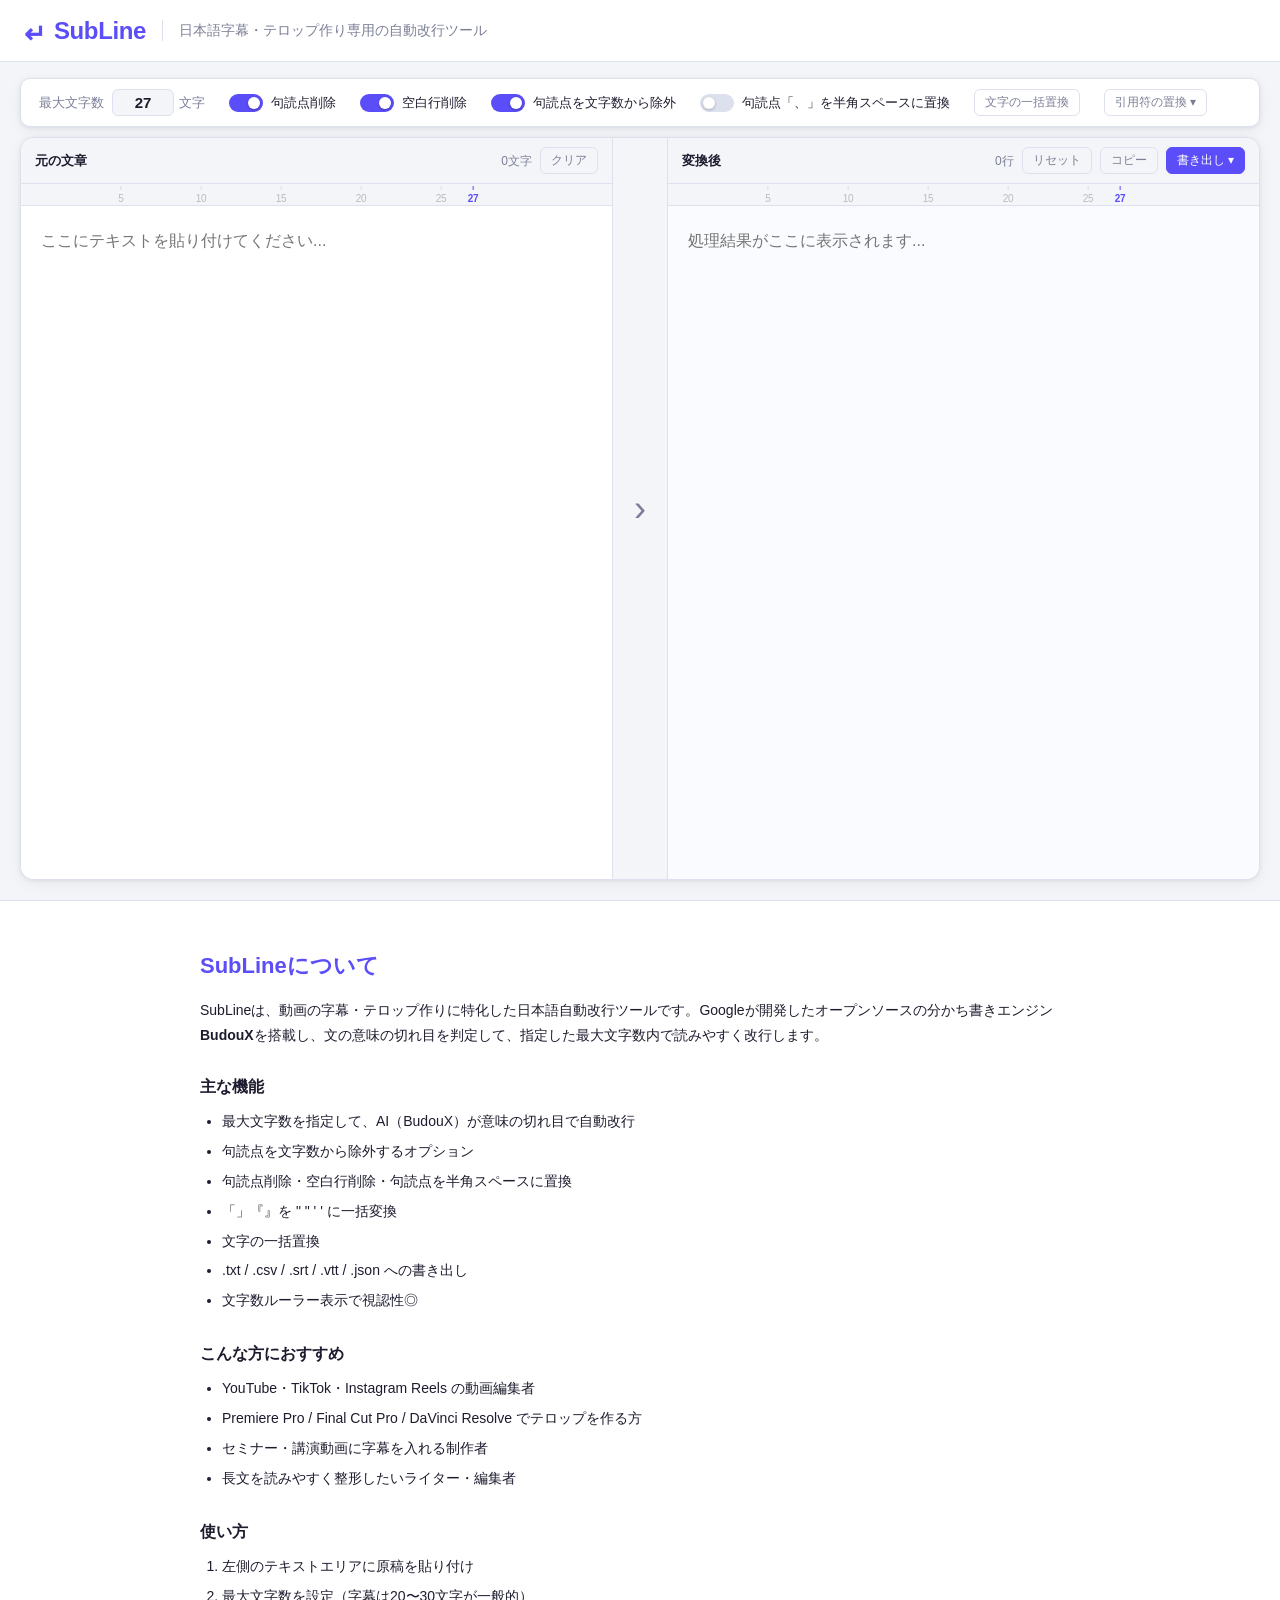
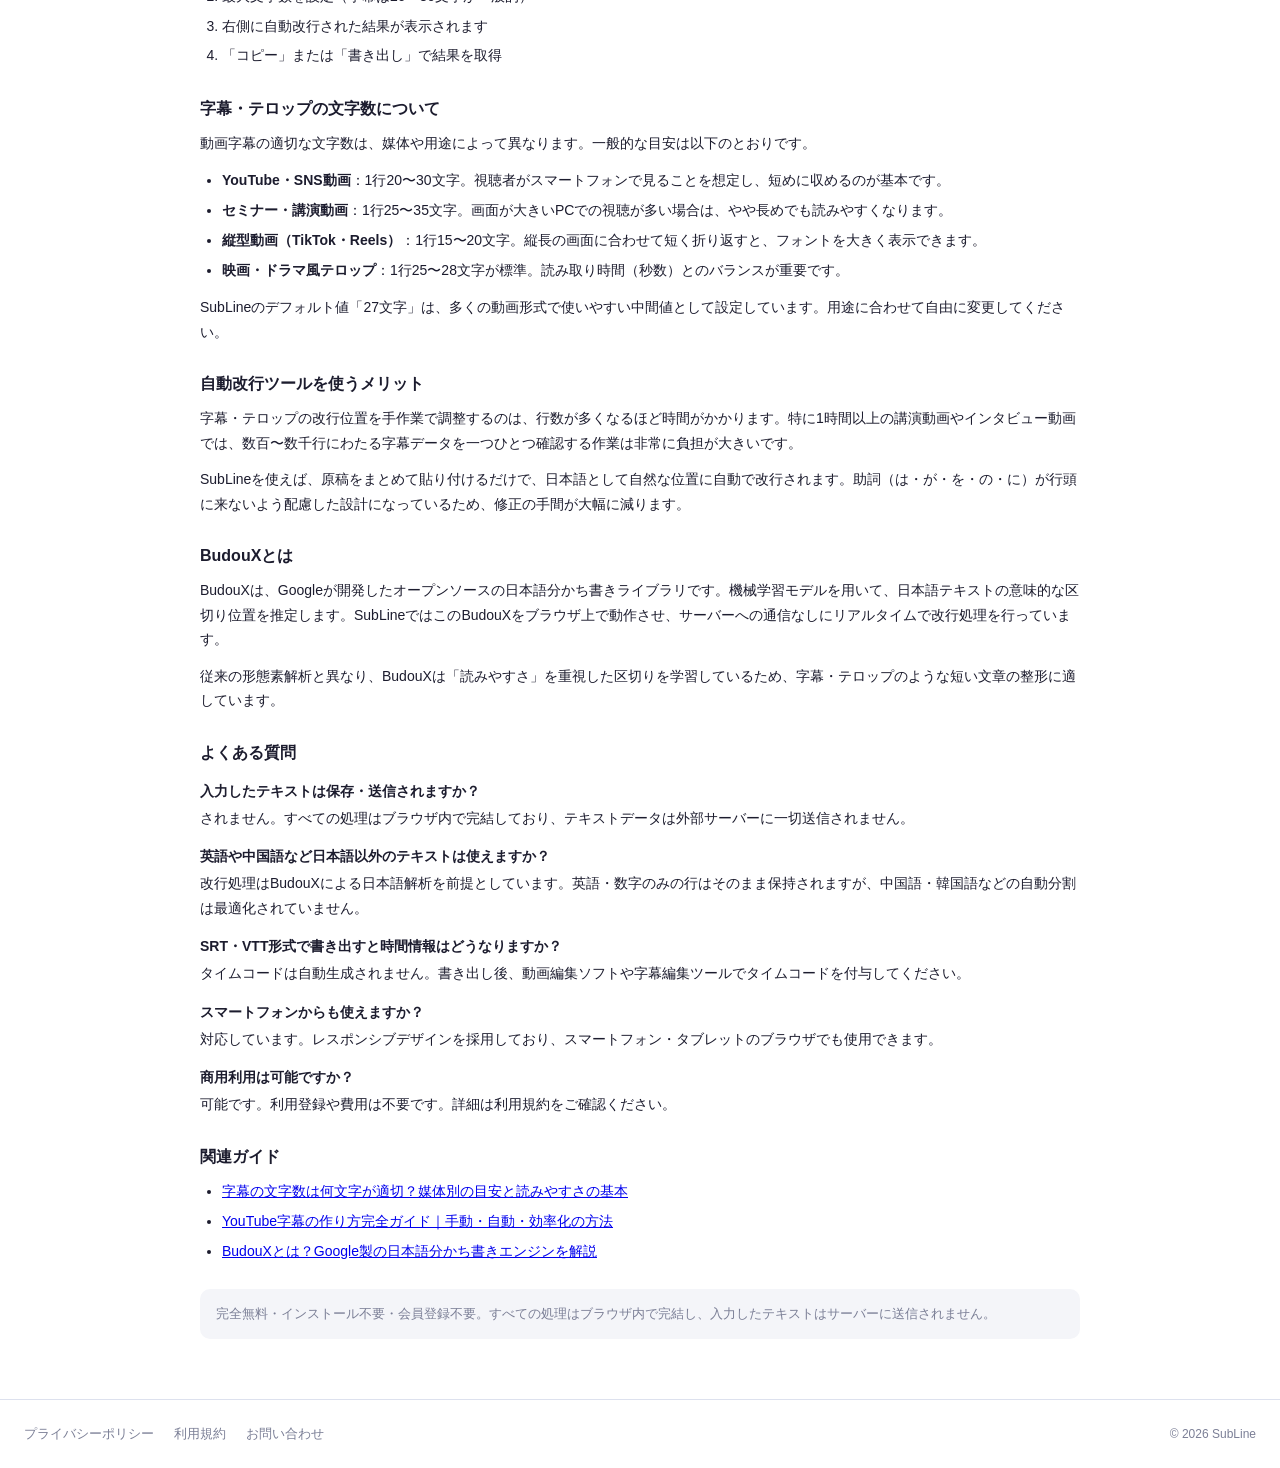
==== commit 48bcff84: "feat: 句読点削除・空白行削除をデフォルトON" ====
--- a/index.html
+++ b/index.html
@@ -77,14 +77,14 @@
       </div>
       <div class="setting-item">
         <label class="switch">
-          <input type="checkbox" id="removePunct">
+          <input type="checkbox" id="removePunct" checked>
           <span class="slider"></span>
           <span>句読点削除</span>
         </label>
       </div>
       <div class="setting-item">
         <label class="switch">
-          <input type="checkbox" id="removeBlank">
+          <input type="checkbox" id="removeBlank" checked>
           <span class="slider"></span>
           <span>空白行削除</span>
         </label>
@@ -129,7 +129,7 @@
       <span class="replace-label">一括置換</span>
       <input type="text" id="findText" placeholder="検索テキスト" class="replace-input">
       <span class="replace-arrow">→</span>
-      <input type="text" id="replaceText" placeholder="置換テキスト" class="replace-input">
+      <input type="text" id="replaceText" placeholder="置換テキスト（空白なら削除）" class="replace-input">
       <button class="btn-replace" id="replaceBtn">全て置換</button>
       <button class="btn-replace-close" id="closeReplaceBtn">✕</button>
     </div>
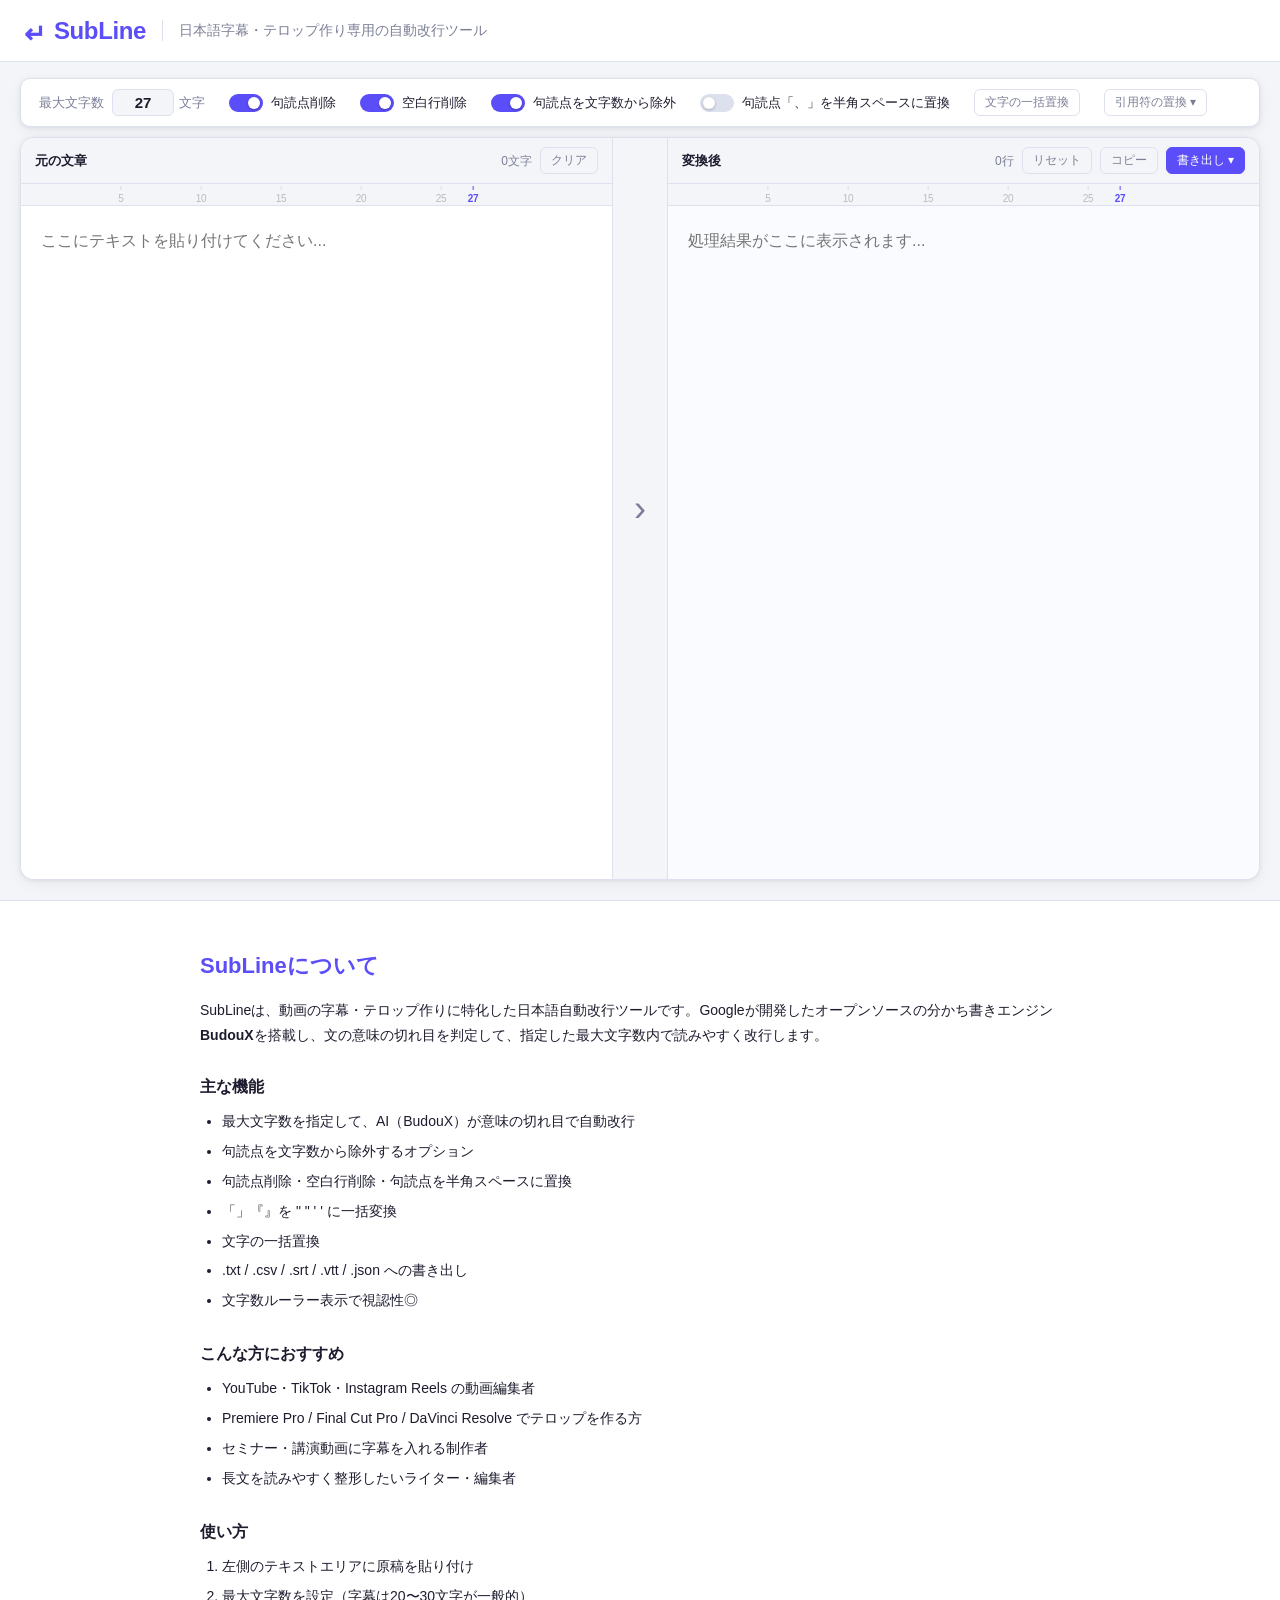
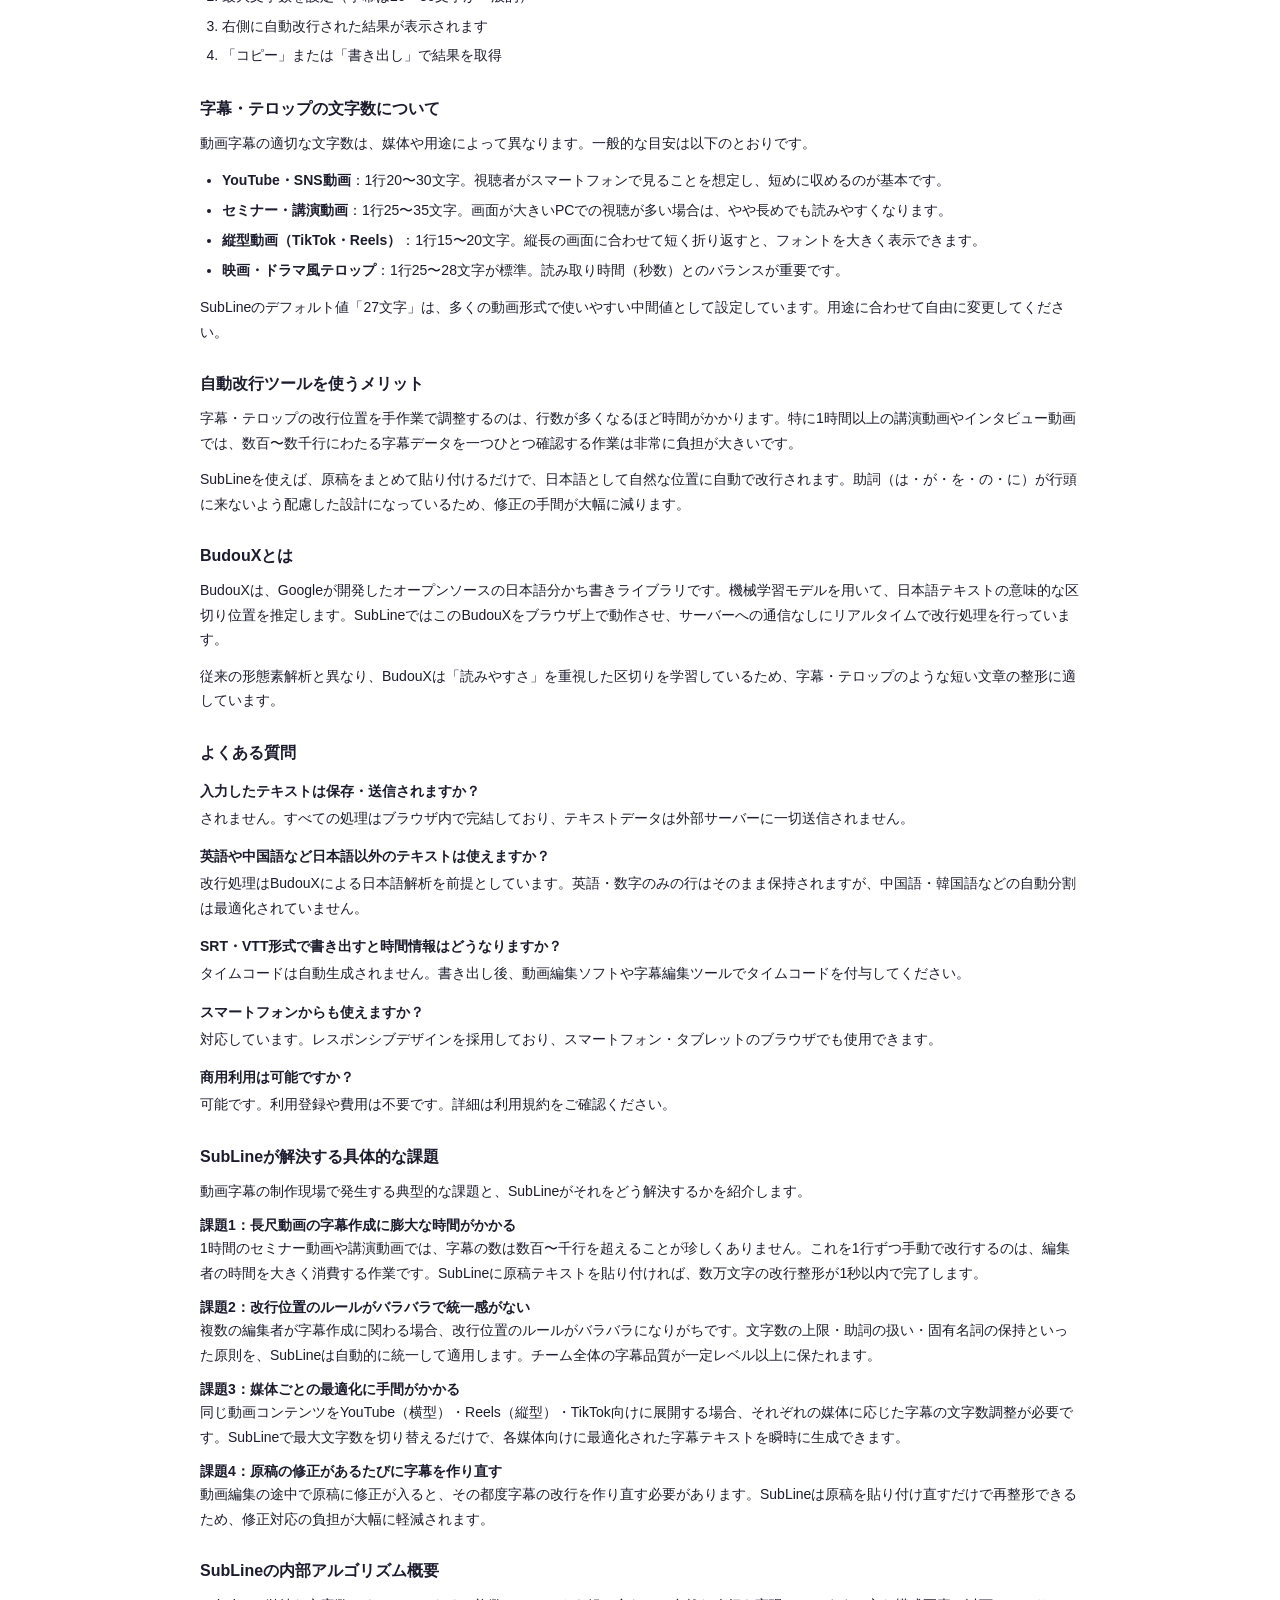
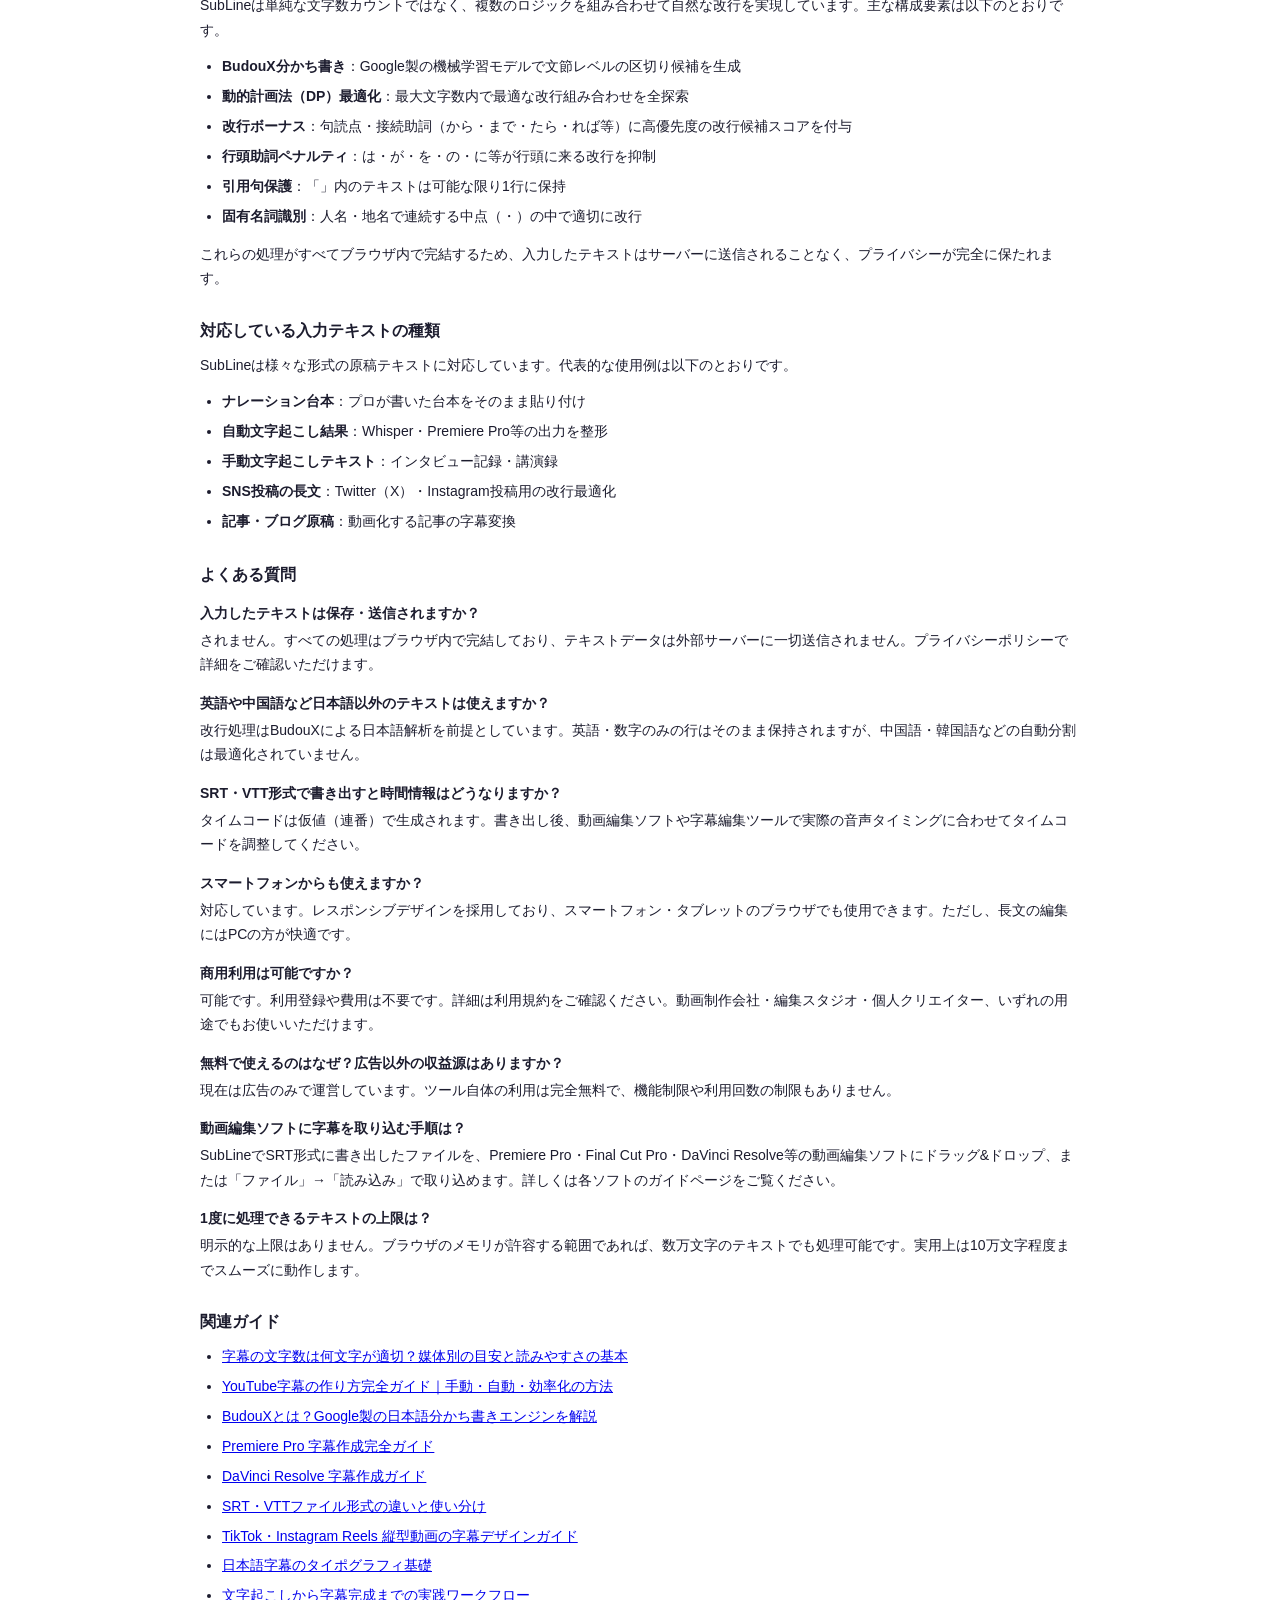
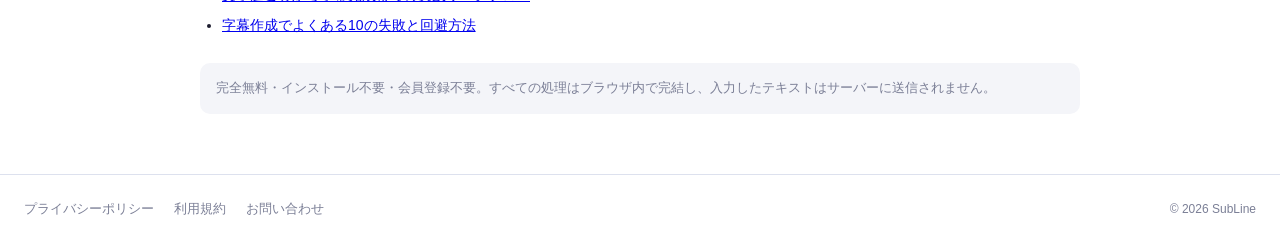
==== commit f2073b60: "feat: AdSense審査対策 - ガイドページ6本追加・index強化(計約8万字相当) 新規ガイドページ: - guide-premiere-subtitle.html - guide-dav" ====
--- a/index.html
+++ b/index.html
@@ -257,11 +257,75 @@
         <dd>可能です。利用登録や費用は不要です。詳細は利用規約をご確認ください。</dd>
       </dl>
 
+      <h3>SubLineが解決する具体的な課題</h3>
+      <p>動画字幕の制作現場で発生する典型的な課題と、SubLineがそれをどう解決するかを紹介します。</p>
+
+      <h4>課題1：長尺動画の字幕作成に膨大な時間がかかる</h4>
+      <p>1時間のセミナー動画や講演動画では、字幕の数は数百〜千行を超えることが珍しくありません。これを1行ずつ手動で改行するのは、編集者の時間を大きく消費する作業です。SubLineに原稿テキストを貼り付ければ、数万文字の改行整形が1秒以内で完了します。</p>
+
+      <h4>課題2：改行位置のルールがバラバラで統一感がない</h4>
+      <p>複数の編集者が字幕作成に関わる場合、改行位置のルールがバラバラになりがちです。文字数の上限・助詞の扱い・固有名詞の保持といった原則を、SubLineは自動的に統一して適用します。チーム全体の字幕品質が一定レベル以上に保たれます。</p>
+
+      <h4>課題3：媒体ごとの最適化に手間がかかる</h4>
+      <p>同じ動画コンテンツをYouTube（横型）・Reels（縦型）・TikTok向けに展開する場合、それぞれの媒体に応じた字幕の文字数調整が必要です。SubLineで最大文字数を切り替えるだけで、各媒体向けに最適化された字幕テキストを瞬時に生成できます。</p>
+
+      <h4>課題4：原稿の修正があるたびに字幕を作り直す</h4>
+      <p>動画編集の途中で原稿に修正が入ると、その都度字幕の改行を作り直す必要があります。SubLineは原稿を貼り付け直すだけで再整形できるため、修正対応の負担が大幅に軽減されます。</p>
+
+      <h3>SubLineの内部アルゴリズム概要</h3>
+      <p>SubLineは単純な文字数カウントではなく、複数のロジックを組み合わせて自然な改行を実現しています。主な構成要素は以下のとおりです。</p>
+      <ul>
+        <li><strong>BudouX分かち書き</strong>：Google製の機械学習モデルで文節レベルの区切り候補を生成</li>
+        <li><strong>動的計画法（DP）最適化</strong>：最大文字数内で最適な改行組み合わせを全探索</li>
+        <li><strong>改行ボーナス</strong>：句読点・接続助詞（から・まで・たら・れば等）に高優先度の改行候補スコアを付与</li>
+        <li><strong>行頭助詞ペナルティ</strong>：は・が・を・の・に等が行頭に来る改行を抑制</li>
+        <li><strong>引用句保護</strong>：「」内のテキストは可能な限り1行に保持</li>
+        <li><strong>固有名詞識別</strong>：人名・地名で連続する中点（・）の中で適切に改行</li>
+      </ul>
+      <p>これらの処理がすべてブラウザ内で完結するため、入力したテキストはサーバーに送信されることなく、プライバシーが完全に保たれます。</p>
+
+      <h3>対応している入力テキストの種類</h3>
+      <p>SubLineは様々な形式の原稿テキストに対応しています。代表的な使用例は以下のとおりです。</p>
+      <ul>
+        <li><strong>ナレーション台本</strong>：プロが書いた台本をそのまま貼り付け</li>
+        <li><strong>自動文字起こし結果</strong>：Whisper・Premiere Pro等の出力を整形</li>
+        <li><strong>手動文字起こしテキスト</strong>：インタビュー記録・講演録</li>
+        <li><strong>SNS投稿の長文</strong>：Twitter（X）・Instagram投稿用の改行最適化</li>
+        <li><strong>記事・ブログ原稿</strong>：動画化する記事の字幕変換</li>
+      </ul>
+
+      <h3>よくある質問</h3>
+      <dl class="info-faq">
+        <dt>入力したテキストは保存・送信されますか？</dt>
+        <dd>されません。すべての処理はブラウザ内で完結しており、テキストデータは外部サーバーに一切送信されません。プライバシーポリシーで詳細をご確認いただけます。</dd>
+        <dt>英語や中国語など日本語以外のテキストは使えますか？</dt>
+        <dd>改行処理はBudouXによる日本語解析を前提としています。英語・数字のみの行はそのまま保持されますが、中国語・韓国語などの自動分割は最適化されていません。</dd>
+        <dt>SRT・VTT形式で書き出すと時間情報はどうなりますか？</dt>
+        <dd>タイムコードは仮値（連番）で生成されます。書き出し後、動画編集ソフトや字幕編集ツールで実際の音声タイミングに合わせてタイムコードを調整してください。</dd>
+        <dt>スマートフォンからも使えますか？</dt>
+        <dd>対応しています。レスポンシブデザインを採用しており、スマートフォン・タブレットのブラウザでも使用できます。ただし、長文の編集にはPCの方が快適です。</dd>
+        <dt>商用利用は可能ですか？</dt>
+        <dd>可能です。利用登録や費用は不要です。詳細は利用規約をご確認ください。動画制作会社・編集スタジオ・個人クリエイター、いずれの用途でもお使いいただけます。</dd>
+        <dt>無料で使えるのはなぜ？広告以外の収益源はありますか？</dt>
+        <dd>現在は広告のみで運営しています。ツール自体の利用は完全無料で、機能制限や利用回数の制限もありません。</dd>
+        <dt>動画編集ソフトに字幕を取り込む手順は？</dt>
+        <dd>SubLineでSRT形式に書き出したファイルを、Premiere Pro・Final Cut Pro・DaVinci Resolve等の動画編集ソフトにドラッグ&ドロップ、または「ファイル」→「読み込み」で取り込めます。詳しくは各ソフトのガイドページをご覧ください。</dd>
+        <dt>1度に処理できるテキストの上限は？</dt>
+        <dd>明示的な上限はありません。ブラウザのメモリが許容する範囲であれば、数万文字のテキストでも処理可能です。実用上は10万文字程度までスムーズに動作します。</dd>
+      </dl>
+
       <h3>関連ガイド</h3>
       <ul>
         <li><a href="guide-subtitle-length.html">字幕の文字数は何文字が適切？媒体別の目安と読みやすさの基本</a></li>
         <li><a href="guide-youtube-subtitle.html">YouTube字幕の作り方完全ガイド｜手動・自動・効率化の方法</a></li>
         <li><a href="guide-budoux.html">BudouXとは？Google製の日本語分かち書きエンジンを解説</a></li>
+        <li><a href="guide-premiere-subtitle.html">Premiere Pro 字幕作成完全ガイド</a></li>
+        <li><a href="guide-davinci-subtitle.html">DaVinci Resolve 字幕作成ガイド</a></li>
+        <li><a href="guide-srt-vtt.html">SRT・VTTファイル形式の違いと使い分け</a></li>
+        <li><a href="guide-tiktok-subtitle.html">TikTok・Instagram Reels 縦型動画の字幕デザインガイド</a></li>
+        <li><a href="guide-japanese-typography.html">日本語字幕のタイポグラフィ基礎</a></li>
+        <li><a href="guide-transcription-workflow.html">文字起こしから字幕完成までの実践ワークフロー</a></li>
+        <li><a href="guide-subtitle-mistakes.html">字幕作成でよくある10の失敗と回避方法</a></li>
       </ul>
 
       <p class="info-note">完全無料・インストール不要・会員登録不要。すべての処理はブラウザ内で完結し、入力したテキストはサーバーに送信されません。</p>
